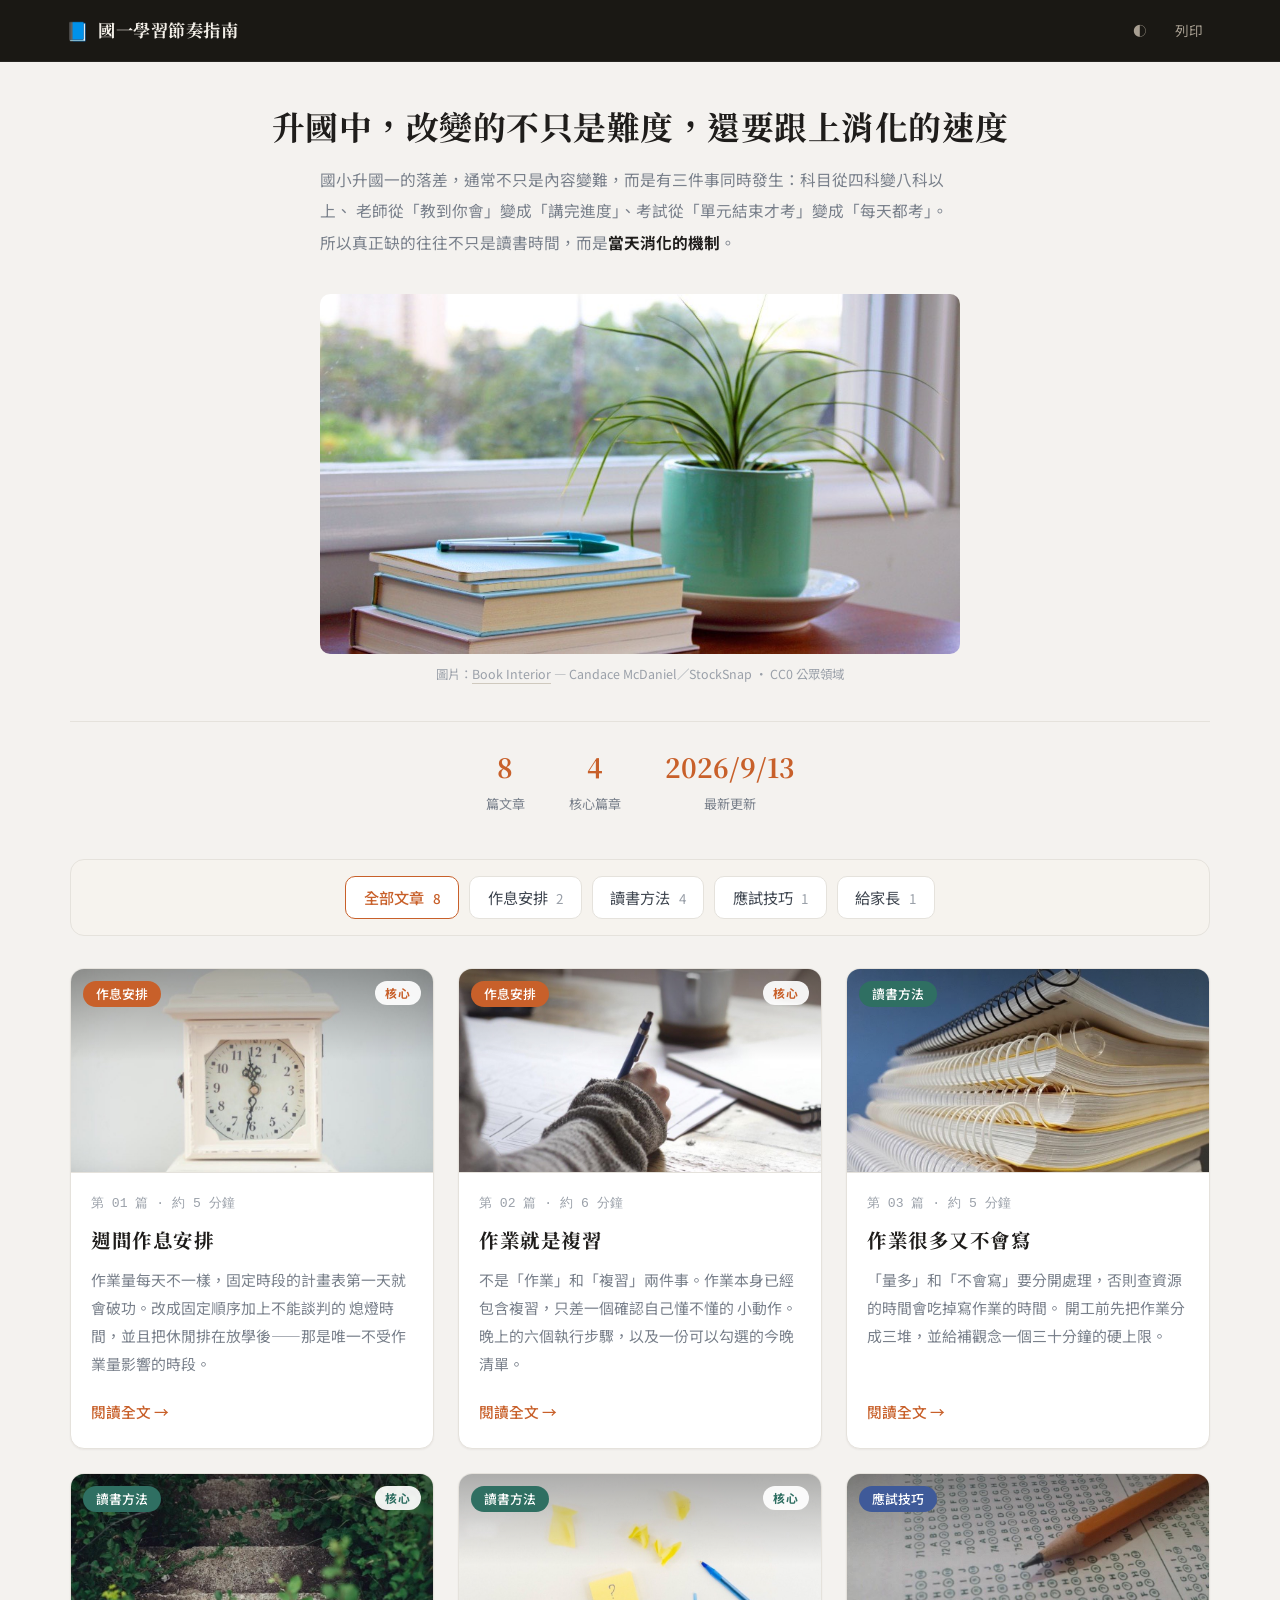
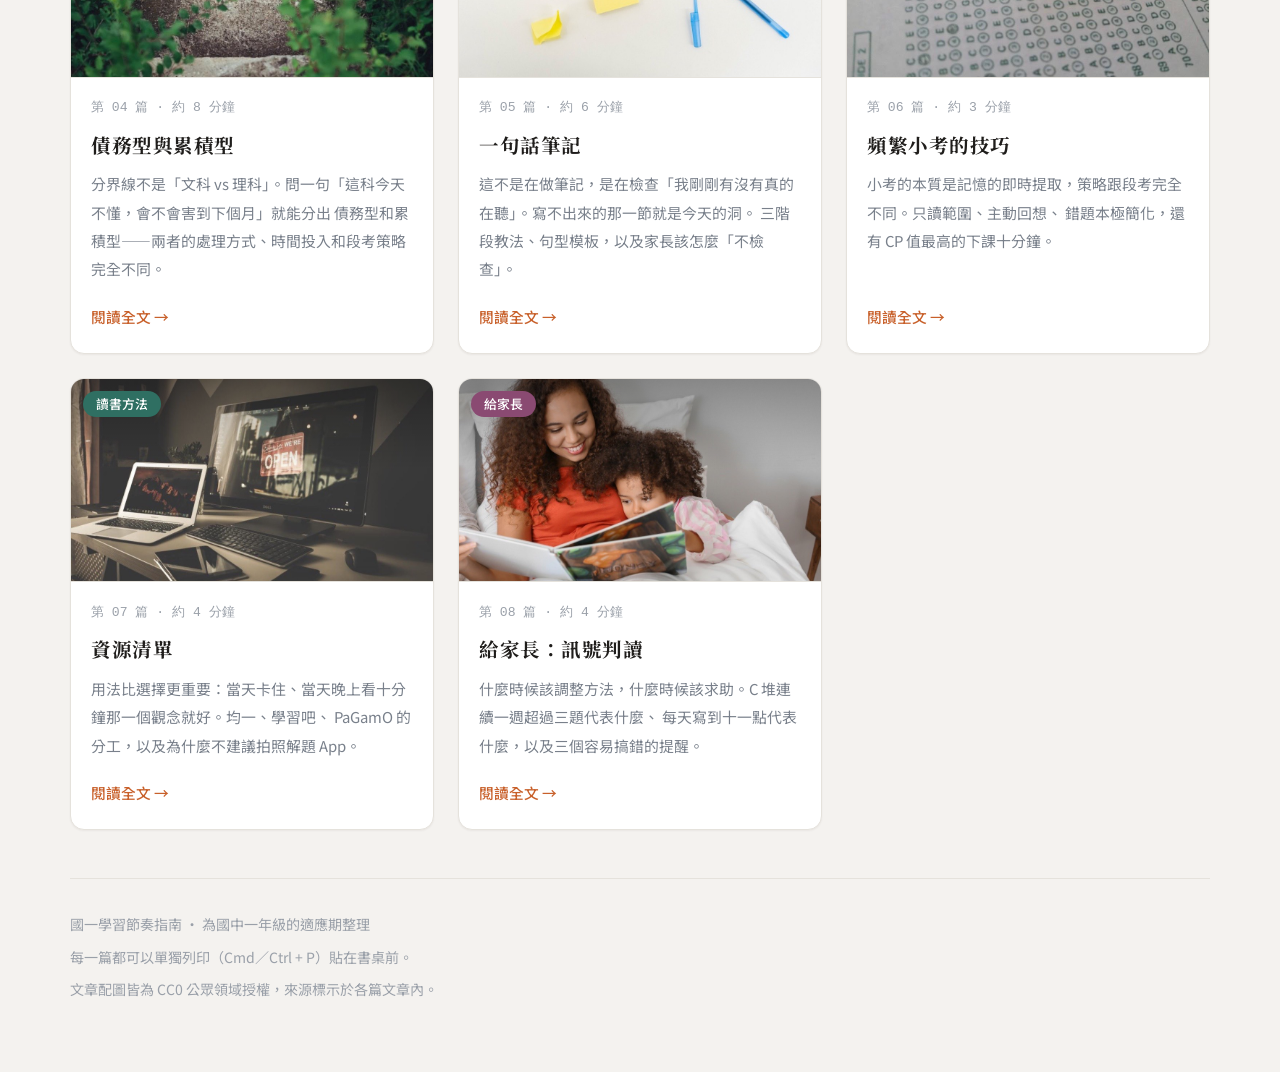
==== docs/index.html @ 9c240802 "Give the index a hero image and rewrite its opening New headline and standfirst, plus a CC0 photo of" ====
<!doctype html>
<html lang="zh-Hant">
<head>
<meta charset="utf-8">
<meta name="viewport" content="width=device-width, initial-scale=1">
<title>國一學習節奏指南</title>
<meta name="description" content="給國中一年級的作息安排、作業與複習順序、債務型與累積型科目的區辨，以及一句話筆記的用法。">
<meta name="color-scheme" content="light dark">
<link rel="icon" href="data:image/svg+xml,<svg xmlns='http://www.w3.org/2000/svg' viewBox='0 0 100 100'><text y='.9em' font-size='90'>📘</text></svg>">
<link rel="preconnect" href="https://fonts.googleapis.com">
<link rel="preconnect" href="https://fonts.gstatic.com" crossorigin>
<link href="https://fonts.googleapis.com/css2?family=Noto+Sans+TC:wght@400;500;700&family=Noto+Serif+TC:wght@700&display=swap" rel="stylesheet">
<link rel="stylesheet" href="assets/styles.css">
</head>
<body class="index">

<header class="site-header">
  <div class="site-header-inner" style="max-width:1180px;">
    <a class="brand" href="./">
      <span class="mark">📘</span>
      <span class="name">國一學習節奏指南</span>
    </a>
    <div class="header-actions">
      <button class="header-btn" id="themeToggle" type="button" aria-label="切換深淺色">◐</button>
      <button class="header-btn" id="printBtn" type="button">列印</button>
    </div>
  </div>
</header>

<div class="wide" id="top">

  <div class="index-head">
    <h1>升國中，改變的不只是難度，還要跟上消化的速度</h1>
    <p class="standfirst">
      國小升國一的落差，通常不只是內容變難，而是有三件事同時發生：科目從四科變八科以上、
      老師從「教到你會」變成「講完進度」、考試從「單元結束才考」變成「每天都考」。
      所以真正缺的往往不只是讀書時間，而是<strong>當天消化的機制</strong>。
    </p>

    <figure class="index-hero">
      <img src="assets/hero.jpg" alt="窗邊的筆記本與筆，旁邊放著一盆綠色植物" width="960" height="540" fetchpriority="high">
      <p class="figcredit">圖片：<a href="https://stocksnap.io/photo/book-interior-KLXLJSBKJI" target="_blank" rel="noopener">Book Interior</a> — Candace McDaniel／StockSnap · CC0 公眾領域</p>
    </figure>

    <div class="index-stats">
      <div><span class="v">8</span><span class="l">篇文章</span></div>
      <div><span class="v">4</span><span class="l">核心篇章</span></div>
      <div><span class="v">2026/9/13</span><span class="l">最新更新</span></div>
    </div>
  </div>

  <nav class="filters" id="filters" aria-label="分類篩選">
    <button class="filter" type="button" data-cat="all" aria-pressed="true">全部文章 <span class="n">8</span></button>
    <button class="filter" type="button" data-cat="作息安排" aria-pressed="false">作息安排 <span class="n">2</span></button>
    <button class="filter" type="button" data-cat="讀書方法" aria-pressed="false">讀書方法 <span class="n">4</span></button>
    <button class="filter" type="button" data-cat="應試技巧" aria-pressed="false">應試技巧 <span class="n">1</span></button>
    <button class="filter" type="button" data-cat="給家長" aria-pressed="false">給家長 <span class="n">1</span></button>
  </nav>

  <ul class="cards" id="cards">

    <li data-cat="作息安排">
      <a class="card cat-作息安排" href="posts/01-rhythm.html">
        <div class="card-cover">
          <span class="tag">作息安排</span>
          <span class="key-flag">核心</span>
          <img fetchpriority="high" src="assets/covers/01-rhythm.jpg" alt="一只白色座鐘" width="1000" height="563">
        </div>
        <div class="card-body">
          <div class="card-meta">第 01 篇 · 約 5 分鐘</div>
          <h2>週間作息安排</h2>
          <p>
            作業量每天不一樣，固定時段的計畫表第一天就會破功。改成固定順序加上不能談判的
            熄燈時間，並且把休閒排在放學後——那是唯一不受作業量影響的時段。
          </p>
          <span class="more">閱讀全文 →</span>
        </div>
      </a>
    </li>

    <li data-cat="作息安排">
      <a class="card cat-作息安排" href="posts/02-homework.html">
        <div class="card-cover">
          <span class="tag">作息安排</span>
          <span class="key-flag">核心</span>
          <img src="assets/covers/02-homework.jpg" alt="一隻手握著鉛筆在紙上書寫，旁邊放著馬克杯" width="1000" height="563">
        </div>
        <div class="card-body">
          <div class="card-meta">第 02 篇 · 約 6 分鐘</div>
          <h2>作業就是複習</h2>
          <p>
            不是「作業」和「複習」兩件事。作業本身已經包含複習，只差一個確認自己懂不懂的
            小動作。晚上的六個執行步驟，以及一份可以勾選的今晚清單。
          </p>
          <span class="more">閱讀全文 →</span>
        </div>
      </a>
    </li>

    <li data-cat="讀書方法">
      <a class="card cat-讀書方法" href="posts/03-stuck.html">
        <div class="card-cover">
          <span class="tag">讀書方法</span>
          <img src="assets/covers/03-stuck.jpg" alt="一疊線圈筆記本，襯著藍天" width="1000" height="563">
        </div>
        <div class="card-body">
          <div class="card-meta">第 03 篇 · 約 5 分鐘</div>
          <h2>作業很多又不會寫</h2>
          <p>
            「量多」和「不會寫」要分開處理，否則查資源的時間會吃掉寫作業的時間。
            開工前先把作業分成三堆，並給補觀念一個三十分鐘的硬上限。
          </p>
          <span class="more">閱讀全文 →</span>
        </div>
      </a>
    </li>

    <li data-cat="讀書方法">
      <a class="card cat-讀書方法" href="posts/04-types.html">
        <div class="card-cover">
          <span class="tag">讀書方法</span>
          <span class="key-flag">核心</span>
          <img src="assets/covers/04-types.jpg" alt="被綠色植物包圍的石階，一階一階往上" width="1000" height="563">
        </div>
        <div class="card-body">
          <div class="card-meta">第 04 篇 · 約 8 分鐘</div>
          <h2>債務型與累積型</h2>
          <p>
            分界線不是「文科 vs 理科」。問一句「這科今天不懂，會不會害到下個月」就能分出
            債務型和累積型——兩者的處理方式、時間投入和段考策略完全不同。
          </p>
          <span class="more">閱讀全文 →</span>
        </div>
      </a>
    </li>

    <li data-cat="讀書方法">
      <a class="card cat-讀書方法" href="posts/05-onesentence.html">
        <div class="card-cover">
          <span class="tag">讀書方法</span>
          <span class="key-flag">核心</span>
          <img src="assets/covers/05-onesentence.jpg" alt="白色桌面上散落的黃色便利貼和一支原子筆" width="1000" height="563">
        </div>
        <div class="card-body">
          <div class="card-meta">第 05 篇 · 約 6 分鐘</div>
          <h2>一句話筆記</h2>
          <p>
            這不是在做筆記，是在檢查「我剛剛有沒有真的在聽」。寫不出來的那一節就是今天的洞。
            三階段教法、句型模板，以及家長該怎麼「不檢查」。
          </p>
          <span class="more">閱讀全文 →</span>
        </div>
      </a>
    </li>

    <li data-cat="應試技巧">
      <a class="card cat-應試技巧" href="posts/06-quiz.html">
        <div class="card-cover">
          <span class="tag">應試技巧</span>
          <img src="assets/covers/06-quiz.jpg" alt="電腦閱卷答案卡上放著一支鉛筆" width="1000" height="563">
        </div>
        <div class="card-body">
          <div class="card-meta">第 06 篇 · 約 3 分鐘</div>
          <h2>頻繁小考的技巧</h2>
          <p>
            小考的本質是記憶的即時提取，策略跟段考完全不同。只讀範圍、主動回想、
            錯題本極簡化，還有 CP 值最高的下課十分鐘。
          </p>
          <span class="more">閱讀全文 →</span>
        </div>
      </a>
    </li>

    <li data-cat="讀書方法">
      <a class="card cat-讀書方法" href="posts/07-resources.html">
        <div class="card-cover">
          <span class="tag">讀書方法</span>
          <img src="assets/covers/07-resources.jpg" alt="書桌上的筆電、螢幕與鍵盤" width="1000" height="563">
        </div>
        <div class="card-body">
          <div class="card-meta">第 07 篇 · 約 4 分鐘</div>
          <h2>資源清單</h2>
          <p>
            用法比選擇更重要：當天卡住、當天晚上看十分鐘那一個觀念就好。均一、學習吧、
            PaGamO 的分工，以及為什麼不建議拍照解題 App。
          </p>
          <span class="more">閱讀全文 →</span>
        </div>
      </a>
    </li>

    <li data-cat="給家長">
      <a class="card cat-給家長" href="posts/08-signals.html">
        <div class="card-cover">
          <span class="tag">給家長</span>
          <img src="assets/covers/08-signals.jpg" alt="大人和小孩並肩看著一本書" width="1000" height="563">
        </div>
        <div class="card-body">
          <div class="card-meta">第 08 篇 · 約 4 分鐘</div>
          <h2>給家長：訊號判讀</h2>
          <p>
            什麼時候該調整方法，什麼時候該求助。C 堆連續一週超過三題代表什麼、
            每天寫到十一點代表什麼，以及三個容易搞錯的提醒。
          </p>
          <span class="more">閱讀全文 →</span>
        </div>
      </a>
    </li>

  </ul>

  <footer class="site-footer">
    <p>國一學習節奏指南 · 為國中一年級的適應期整理</p>
    <p>每一篇都可以單獨列印（Cmd／Ctrl + P）貼在書桌前。</p>
    <p>文章配圖皆為 CC0 公眾領域授權，來源標示於各篇文章內。</p>
  </footer>
</div>

<button class="to-top" id="toTop" type="button" aria-label="回到頂端">↑</button>

<script src="assets/app.js"></script>
</body>
</html>
---- docs/assets/styles.css ----
/* ── Design tokens ───────────────────────────────────────────
   Layout language follows blog.ichentsai.tw: a dark warm shell,
   one white reading column at 784px, serif headings with a
   terracotta H2, and generous paragraph rhythm.
   ────────────────────────────────────────────────────────── */
:root {
  color-scheme: light;

  --shell: #100e0b;
  --header: #1a1814;
  --header-text: #f3efe8;
  --header-muted: #a89f92;

  --card: #ffffff;
  --card-sunken: #f6f3ee;
  --border: #e5e2dc;
  --border-strong: #cfc9be;

  --heading: #1f1d1b;
  --text: #3f4650;
  --muted: #79808b;
  --faint: #9aa0a9;

  --accent: #c8602a;
  --accent-hover: #a84d21;
  --accent-soft: #fbeee5;

  --debt: #b4451f;
  --debt-soft: #fbe9e0;
  --accum: #2a6394;
  --accum-soft: #e4eef7;

  --column: 784px;
  --radius: 10px;
  --gap: 40px;          /* paragraph rhythm */

  --serif: "Noto Serif TC", "Songti TC", Georgia, serif;
  --sans: "Noto Sans TC", "PingFang TC", "Microsoft JhengHei",
          -apple-system, BlinkMacSystemFont, system-ui, sans-serif;
  --mono: ui-monospace, SFMono-Regular, "SF Mono", Menlo, monospace;
}

@media (prefers-color-scheme: dark) {
  :root:not([data-theme="light"]) {
    color-scheme: dark;
    --card: #1b1917;
    --card-sunken: #231f1c;
    --border: #322d28;
    --border-strong: #4a433b;
    --heading: #f0ece6;
    --text: #c9c3ba;
    --muted: #948c82;
    --faint: #777067;
    --accent: #e08a52;
    --accent-hover: #eda068;
    --accent-soft: #2e1f15;
    --debt: #e28f6b;
    --debt-soft: #38221a;
    --accum: #7db0e0;
    --accum-soft: #17293a;
  }
}

:root[data-theme="dark"] {
  color-scheme: dark;
  --card: #1b1917;
  --card-sunken: #231f1c;
  --border: #322d28;
  --border-strong: #4a433b;
  --heading: #f0ece6;
  --text: #c9c3ba;
  --muted: #948c82;
  --faint: #777067;
  --accent: #e08a52;
  --accent-hover: #eda068;
  --accent-soft: #2e1f15;
  --debt: #e28f6b;
  --debt-soft: #38221a;
  --accum: #7db0e0;
  --accum-soft: #17293a;
}

/* ── Base ────────────────────────────────────────────────── */
* { box-sizing: border-box; }

.sr-only {
  position: absolute;
  width: 1px; height: 1px;
  padding: 0; margin: -1px;
  overflow: hidden;
  clip: rect(0 0 0 0);
  white-space: nowrap;
  border: 0;
}

body {
  margin: 0;
  background: var(--shell);
  color: var(--text);
  font-family: var(--sans);
  font-size: 17px;
  line-height: 2;
  -webkit-font-smoothing: antialiased;
  text-rendering: optimizeLegibility;
}

/* ── Sticky header ───────────────────────────────────────── */
.site-header {
  position: sticky;
  top: 0;
  z-index: 20;
  background: var(--header);
  border-bottom: 1px solid rgba(255, 255, 255, .06);
}

.site-header-inner {
  max-width: var(--column);
  margin: 0 auto;
  height: 61px;
  padding: 0 1rem;
  display: flex;
  align-items: center;
  justify-content: space-between;
  gap: 1rem;
}

.brand {
  display: flex;
  align-items: center;
  gap: .55rem;
  font-family: var(--serif);
  font-size: 1.08rem;
  font-weight: 700;
  letter-spacing: .5px;
  color: var(--header-text);
  text-decoration: none;
  min-width: 0;
}

.brand .mark { font-size: 1.15rem; flex: none; }
.brand .name { overflow: hidden; text-overflow: ellipsis; white-space: nowrap; }

.header-actions { display: flex; align-items: center; gap: .35rem; flex: none; }

.header-btn {
  font: inherit;
  font-size: .85rem;
  font-family: var(--sans);
  color: var(--header-muted);
  background: none;
  border: 0;
  border-radius: 999px;
  padding: .3rem .7rem;
  cursor: pointer;
  text-decoration: none;
  line-height: 1.8;
  transition: color .15s, background .15s;
}

.header-btn:hover { color: var(--header-text); background: rgba(255, 255, 255, .07); }

/* ── Reading column ──────────────────────────────────────── */
.column {
  max-width: var(--column);
  margin: 0 auto;
  background: var(--card);
  padding: 28px 1rem 60px;
  min-height: 100vh;
}

/* ── Article head ────────────────────────────────────────── */
.crumbs {
  display: flex;
  align-items: center;
  gap: .6rem;
  flex-wrap: wrap;
  font-size: .85rem;
  color: var(--muted);
  margin-bottom: 1.1rem;
}

.crumb-pill {
  background: var(--accent);
  color: #fff;
  border-radius: 999px;
  padding: .15rem .85rem;
  font-size: .82rem;
  font-weight: 500;
}

h1 {
  font-family: var(--serif);
  font-size: clamp(1.55rem, 4.2vw, 2.05rem);
  line-height: 1.45;
  font-weight: 700;
  letter-spacing: .5px;
  color: var(--heading);
  margin: 0 0 1.2rem;
}

.standfirst {
  font-size: 1rem;
  color: var(--text);
  margin: 0 0 var(--gap);
  padding-bottom: 1.75rem;
  border-bottom: 1px solid var(--border);
}

/* ── Body rhythm ─────────────────────────────────────────── */
p { margin: 0 0 var(--gap); }

a { color: var(--text); text-decoration: underline; text-underline-offset: 4px; }
a:hover { color: var(--accent-hover); text-decoration-color: var(--accent); }

strong { font-weight: 700; color: var(--heading); }

ul, ol { margin: 0 0 var(--gap); padding-left: 1.5rem; }
li { margin-bottom: .75rem; }
li > ul, li > ol { margin: .75rem 0 0; }
li:last-child { margin-bottom: 0; }

section { scroll-margin-top: 76px; margin-bottom: 4.5rem; }

h2 {
  font-family: var(--serif);
  font-size: 1.3rem;
  line-height: 1.7;
  font-weight: 700;
  color: var(--accent);
  margin: 2.15rem 0 .55rem;
  display: flex;
  align-items: baseline;
  gap: .55rem;
  flex-wrap: wrap;
}

section:first-of-type h2 { margin-top: 0; }

h2 .num {
  font-family: var(--mono);
  font-size: .78rem;
  color: var(--faint);
  font-weight: 500;
  letter-spacing: .04em;
}

h3 {
  font-family: var(--sans);
  font-size: 1.12rem;
  line-height: 1.65;
  font-weight: 700;
  color: var(--heading);
  margin: 2.4rem 0 .6rem;
}

.section-note {
  color: var(--muted);
  font-size: .92rem;
  margin: 0 0 2rem;
  padding-bottom: 1.3rem;
  border-bottom: 1px solid var(--border);
}

/* ── Key badge ───────────────────────────────────────────── */
.key {
  font-size: .7rem;
  font-weight: 700;
  letter-spacing: .08em;
  color: #fff;
  background: var(--accent);
  padding: .1rem .6rem;
  border-radius: 999px;
  white-space: nowrap;
  position: relative;
  top: -.15em;
}

/* ── Callouts ────────────────────────────────────────────── */
.callout {
  background: var(--card-sunken);
  border: 1px solid var(--border);
  border-left: 3px solid var(--accent);
  border-radius: var(--radius);
  padding: 1.2rem 1.35rem;
  margin: 0 0 var(--gap);
}

.callout > :last-child { margin-bottom: 0; }
.callout p { margin-bottom: 1.1rem; }

.callout-title {
  font-weight: 700;
  font-size: .88rem;
  letter-spacing: .03em;
  color: var(--accent);
  margin-bottom: .5rem;
}

.callout.warn { border-left-color: var(--debt); }
.callout.warn .callout-title { color: var(--debt); }

/* A line meant to be said out loud */
.script {
  font-family: var(--serif);
  font-size: 1.14rem;
  line-height: 1.9;
  background: var(--card-sunken);
  border: 1px dashed var(--border-strong);
  border-radius: var(--radius);
  padding: 1.2rem 1.35rem;
  margin: 0 0 var(--gap);
  color: var(--heading);
  text-align: center;
}

/* ── Tables ──────────────────────────────────────────────── */
.table-wrap {
  overflow-x: auto;
  margin: 0 0 var(--gap);
  border: 1px solid var(--border);
  border-radius: var(--radius);
  background: var(--card);
}

table { border-collapse: collapse; width: 100%; font-size: .92rem; line-height: 1.8; }

th, td {
  text-align: left;
  padding: .75rem .95rem;
  border-bottom: 1px solid var(--border);
  vertical-align: top;
}

thead th {
  font-size: .78rem;
  letter-spacing: .05em;
  color: var(--muted);
  font-weight: 700;
  background: var(--card-sunken);
  white-space: nowrap;
}

tbody tr:last-child td { border-bottom: none; }
td.when { white-space: nowrap; font-family: var(--mono); font-size: .86rem; color: var(--muted); }
td small { color: var(--faint); }

/* ── Debt vs accumulation cards ──────────────────────────── */
.type-grid {
  display: grid;
  grid-template-columns: repeat(auto-fit, minmax(17rem, 1fr));
  gap: 1rem;
  margin: 0 0 var(--gap);
}

.type-card {
  border: 1px solid var(--border);
  border-radius: var(--radius);
  padding: 1.3rem 1.4rem;
  background: var(--card);
}

.type-card h4 {
  font-family: var(--serif);
  margin: 0 0 .25rem;
  font-size: 1.12rem;
  font-weight: 700;
  letter-spacing: .5px;
}

.type-card .tagline {
  font-size: .88rem;
  line-height: 1.8;
  color: var(--muted);
  margin: 0 0 1.1rem;
  padding-bottom: .95rem;
  border-bottom: 1px solid var(--border);
}

.type-card dl { margin: 0; font-size: .9rem; }

.type-card dt {
  font-size: .74rem;
  letter-spacing: .07em;
  color: var(--faint);
  font-weight: 700;
  margin-top: 1rem;
  line-height: 1.6;
}

.type-card dt:first-child { margin-top: 0; }
.type-card dd { margin: .1rem 0 0; line-height: 1.85; }

.type-card.debt { border-top: 3px solid var(--debt); }
.type-card.debt h4 { color: var(--debt); }
.type-card.accum { border-top: 3px solid var(--accum); }
.type-card.accum h4 { color: var(--accum); }

.pill {
  display: inline-block;
  font-size: .78rem;
  line-height: 1.9;
  padding: .05rem .6rem;
  border-radius: 999px;
  margin: 0 .3rem .35rem 0;
  font-weight: 500;
}

.pill.debt { background: var(--debt-soft); color: var(--debt); }
.pill.accum { background: var(--accum-soft); color: var(--accum); }

/* ── Ordered steps ───────────────────────────────────────── */
.steps { list-style: none; padding: 0; margin: 0 0 var(--gap); counter-reset: step; }

.steps li {
  counter-increment: step;
  position: relative;
  padding: 0 0 1.35rem 2.9rem;
  margin: 0 0 0 .9rem;
  border-left: 1px solid var(--border);
}

.steps li:last-child { border-left-color: transparent; padding-bottom: 0; }

.steps li::before {
  content: counter(step);
  position: absolute;
  left: -.9rem;
  top: .1rem;
  width: 1.8rem;
  height: 1.8rem;
  border-radius: 50%;
  background: var(--accent);
  color: #fff;
  font-size: .82rem;
  font-weight: 700;
  display: grid;
  place-items: center;
  font-family: var(--mono);
}

.steps .step-title { font-weight: 700; color: var(--heading); display: block; line-height: 1.8; }
.steps .step-body { color: var(--muted); font-size: .94rem; line-height: 1.85; }
.steps .step-body strong { color: var(--heading); }

/* ── Tonight checklist ───────────────────────────────────── */
.checklist {
  border: 1px solid var(--border);
  border-radius: var(--radius);
  background: var(--card-sunken);
  padding: 1.3rem 1.4rem;
  margin: 0 0 var(--gap);
}

.checklist-head {
  display: flex;
  justify-content: space-between;
  align-items: baseline;
  gap: 1rem;
  flex-wrap: wrap;
}

.checklist h3 { margin: 0; font-size: 1.05rem; }

.checklist-sub {
  font-size: .86rem;
  color: var(--muted);
  margin: .2rem 0 1rem;
  padding-bottom: .95rem;
  border-bottom: 1px solid var(--border);
}

.checklist ul { list-style: none; padding: 0; margin: 0; }
.checklist li { margin: 0; }

.checklist label {
  display: flex;
  gap: .75rem;
  align-items: flex-start;
  padding: .5rem .55rem;
  border-radius: var(--radius);
  cursor: pointer;
  font-size: .94rem;
  line-height: 1.75;
  transition: background .12s;
}

.checklist label:hover { background: var(--card); }

.checklist input[type="checkbox"] {
  margin: .55rem 0 0;
  width: 1.05rem;
  height: 1.05rem;
  accent-color: var(--accent);
  flex: none;
  cursor: pointer;
}

.checklist input:checked + .task { color: var(--faint); text-decoration: line-through; }
.checklist .task small { display: block; color: var(--faint); font-size: .82rem; text-decoration: none; line-height: 1.6; }

.btn {
  font: inherit;
  font-family: var(--sans);
  font-size: .82rem;
  color: var(--muted);
  background: var(--card);
  border: 1px solid var(--border);
  border-radius: 999px;
  padding: .22rem .9rem;
  cursor: pointer;
  line-height: 1.8;
  transition: color .12s, border-color .12s;
}

.btn:hover { color: var(--accent); border-color: var(--accent); }

/* ── Footer ──────────────────────────────────────────────── */
.site-footer {
  border-top: 1px solid var(--border);
  margin-top: 3rem;
  padding-top: 2rem;
  font-size: .88rem;
  color: var(--faint);
  line-height: 1.9;
}

.site-footer p { margin: 0 0 .35rem; }

/* ── Back to top ─────────────────────────────────────────── */
.to-top {
  position: fixed;
  right: 1.25rem;
  bottom: 1.25rem;
  z-index: 15;
  width: 2.9rem;
  height: 2.9rem;
  border-radius: 50%;
  border: 1px solid var(--border);
  background: var(--card);
  color: var(--muted);
  font-size: 1.1rem;
  cursor: pointer;
  display: grid;
  place-items: center;
  box-shadow: 0 2px 12px rgba(0, 0, 0, .18);
  opacity: 0;
  visibility: hidden;
  transform: translateY(.5rem);
  transition: opacity .2s, transform .2s, visibility .2s, color .15s, border-color .15s;
}

.to-top.is-visible { opacity: 1; visibility: visible; transform: none; }
.to-top:hover { color: var(--accent); border-color: var(--accent); }

/* ── Responsive ──────────────────────────────────────────── */
@media (max-width: 48rem) {
  body { font-size: 16.5px; }
  :root { --gap: 32px; }
  .column { padding: 24px 1rem 56px; }
}

@media (max-width: 26rem) {
  body { font-size: 16px; }
  .brand .name { font-size: .95rem; }
  .header-btn { padding: .3rem .5rem; }
}

/* ── Print ───────────────────────────────────────────────── */
@media print {
  :root {
    --shell: #fff; --card: #fff; --card-sunken: #f7f6f4;
    --text: #000; --heading: #000; --muted: #444; --faint: #666;
    --gap: 14px;
  }
  body { background: #fff; font-size: 10.5pt; line-height: 1.75; }
  .site-header, .to-top, .btn, .header-actions { display: none !important; }
  .column { max-width: none; padding: 0; min-height: 0; }
  section { margin-bottom: 1.6rem; page-break-inside: avoid; }
  h1 { font-size: 1.5rem; }
  h2 { font-size: 1.15rem; margin-top: 1.2rem; }
  h3 { font-size: 1rem; margin-top: 1rem; }
  .standfirst { margin-bottom: 1.2rem; padding-bottom: 1rem; }
  .type-grid { display: block; }
  .type-card { page-break-inside: avoid; margin-bottom: .8rem; }
  .callout, .script, .checklist, .table-wrap, .steps li { page-break-inside: avoid; }
  a { color: #000; text-decoration: none; }
}

/* ══════════════════════════════════════════════════════════
   Index page — a card grid of articles, one card per chapter
   ══════════════════════════════════════════════════════════ */

body.index { background: var(--index-bg); }

:root { --index-bg: #f4f2ef; --card-shadow: 0 1px 2px rgba(31, 29, 27, .05); }

@media (prefers-color-scheme: dark) {
  :root:not([data-theme="light"]) { --index-bg: #131110; --card-shadow: 0 1px 3px rgba(0, 0, 0, .4); }
}
:root[data-theme="dark"] { --index-bg: #131110; --card-shadow: 0 1px 3px rgba(0, 0, 0, .4); }

.wide {
  max-width: 1180px;
  margin: 0 auto;
  padding: 2.5rem 1.25rem 4rem;
}

/* ── Index masthead ──────────────────────────────────────── */
.index-head { text-align: center; margin-bottom: 2.5rem; }

.index-head h1 {
  margin: 0 auto .9rem;
  text-wrap: balance;
}

.index-head .standfirst {
  border: 0;
  padding: 0;
  margin: 0 auto;
  max-width: 40rem;
  text-align: left;
  color: var(--muted);
  font-size: .98rem;
}

.index-stats {
  display: flex;
  justify-content: center;
  gap: 2.75rem;
  flex-wrap: wrap;
  margin: 2.25rem 0 0;
  padding-top: 1.75rem;
  border-top: 1px solid var(--border);
}

.index-stats div { text-align: center; }

.index-stats .v {
  display: block;
  font-family: var(--serif);
  font-size: 1.65rem;
  font-weight: 700;
  color: var(--accent);
  line-height: 1.3;
}

.index-stats .l { font-size: .82rem; color: var(--muted); }

/* ── Category filter ─────────────────────────────────────── */
.filters {
  background: var(--card-sunken);
  border: 1px solid var(--border);
  border-radius: 14px;
  padding: 1rem;
  margin-bottom: 2rem;
  display: flex;
  flex-wrap: wrap;
  gap: .6rem;
  justify-content: center;
}

.filter {
  font: inherit;
  font-family: var(--sans);
  font-size: .95rem;
  line-height: 1.8;
  color: var(--text);
  background: var(--card);
  border: 1px solid var(--border);
  border-radius: var(--radius);
  padding: .45rem 1.1rem;
  cursor: pointer;
  display: inline-flex;
  align-items: baseline;
  gap: .55rem;
  transition: color .15s, border-color .15s;
}

.filter .n { font-size: .84rem; color: var(--faint); }
.filter:hover { border-color: var(--accent); color: var(--accent); }

.filter[aria-pressed="true"] {
  border-color: var(--accent);
  color: var(--accent);
  font-weight: 500;
}

.filter[aria-pressed="true"] .n { color: var(--accent); }

/* ── Card grid ───────────────────────────────────────────── */
.cards {
  list-style: none;
  margin: 0;
  padding: 0;
  display: grid;
  grid-template-columns: repeat(auto-fill, minmax(20rem, 1fr));
  gap: 1.5rem;
}

.cards li { margin: 0; }

.card {
  display: flex;
  flex-direction: column;
  height: 100%;
  background: var(--card);
  border: 1px solid var(--border);
  border-radius: 14px;
  overflow: hidden;
  text-decoration: none;
  color: var(--text);
  box-shadow: var(--card-shadow);
  transition: border-color .18s, transform .18s, box-shadow .18s;
}

.card:hover {
  border-color: var(--accent);
  transform: translateY(-2px);
  box-shadow: 0 6px 20px rgba(31, 29, 27, .09);
}

/* Cover: no stock photography, just the chapter number on its own field */
.card-cover {
  position: relative;
  aspect-ratio: 16 / 9;
  display: grid;
  place-items: center;
  background: var(--tint);
  border-bottom: 1px solid var(--border);
  overflow: hidden;
}

.card-cover img {
  width: 100%;
  height: 100%;
  object-fit: cover;
  display: block;
}

/* Scrim so the overlaid pills stay legible on any photo */
.card-cover::after {
  content: "";
  position: absolute;
  inset: 0 0 55% 0;
  background: linear-gradient(rgba(0, 0, 0, .3), transparent);
  pointer-events: none;
}

.card:hover .card-cover img { transform: scale(1.02); }
.card-cover img { transition: transform .3s ease; }

.card-cover .tag {
  position: absolute;
  top: .75rem;
  left: .75rem;
  z-index: 2;
  background: var(--hue);
  color: #fff;
  font-size: .8rem;
  font-weight: 500;
  line-height: 1.9;
  padding: .05rem .8rem;
  border-radius: 999px;
}

.card-cover .key-flag {
  position: absolute;
  top: .75rem;
  right: .75rem;
  z-index: 2;
  background: rgba(255, 255, 255, .92);
  color: var(--hue);
  font-size: .74rem;
  font-weight: 700;
  letter-spacing: .06em;
  line-height: 1.9;
  padding: .05rem .65rem;
  border-radius: 999px;
}

.card-body { padding: 1.1rem 1.25rem 1.35rem; display: flex; flex-direction: column; flex: 1; }

.card-meta {
  font-size: .82rem;
  color: var(--faint);
  font-family: var(--mono);
  margin-bottom: .5rem;
}

.card h2 {
  font-family: var(--serif);
  font-size: 1.22rem;
  line-height: 1.6;
  font-weight: 700;
  color: var(--heading);
  margin: 0 0 .6rem;
  display: block;
  letter-spacing: .5px;
}

.card p {
  font-size: .93rem;
  line-height: 1.9;
  color: var(--muted);
  margin: 0 0 1.15rem;
}

.card .more {
  margin-top: auto;
  color: var(--accent);
  font-size: .92rem;
  font-weight: 500;
}

.card:hover .more { color: var(--accent-hover); }

/* Category hues */
.cat-作息安排 { --hue: #c8602a; --tint: #f9ece2; }
.cat-讀書方法 { --hue: #2f6f62; --tint: #e3efec; }
.cat-應試技巧 { --hue: #3f5a99; --tint: #e5eaf5; }
.cat-給家長  { --hue: #8a4a72; --tint: #f3e7ef; }

@media (prefers-color-scheme: dark) {
  :root:not([data-theme="light"]) .cat-作息安排 { --hue: #e08a52; --tint: #2c1e16; }
  :root:not([data-theme="light"]) .cat-讀書方法 { --hue: #6fbdab; --tint: #162b26; }
  :root:not([data-theme="light"]) .cat-應試技巧 { --hue: #87a3dd; --tint: #1a2033; }
  :root:not([data-theme="light"]) .cat-給家長  { --hue: #c98bb4; --tint: #2b1a26; }
}

:root[data-theme="dark"] .cat-作息安排 { --hue: #e08a52; --tint: #2c1e16; }
:root[data-theme="dark"] .cat-讀書方法 { --hue: #6fbdab; --tint: #162b26; }
:root[data-theme="dark"] .cat-應試技巧 { --hue: #87a3dd; --tint: #1a2033; }
:root[data-theme="dark"] .cat-給家長  { --hue: #c98bb4; --tint: #2b1a26; }

.cards li[hidden] { display: none; }

/* ── Post breadcrumbs & prev/next ────────────────────────── */
.crumb-home { color: var(--muted); text-decoration: none; }
.crumb-home:hover { color: var(--accent); }
.crumb-sep { color: var(--faint); }
.crumb-num { color: var(--muted); font-size: .85rem; }

.post-nav {
  display: grid;
  grid-template-columns: 1fr 1fr;
  gap: 1rem;
  margin-top: 1rem;
}

.post-nav-link {
  display: flex;
  flex-direction: column;
  gap: .2rem;
  border: 1px solid var(--border);
  border-radius: var(--radius);
  padding: .9rem 1.1rem;
  text-decoration: none;
  color: var(--text);
  transition: border-color .15s, color .15s;
}

.post-nav-link:hover { border-color: var(--accent); color: var(--accent); }
.post-nav-link.is-empty { border: 0; }
.post-nav-link .dir { font-size: .8rem; color: var(--faint); line-height: 1.8; }
.post-nav-link .t { font-family: var(--serif); font-weight: 700; line-height: 1.7; }
.post-nav-link.next { text-align: right; }

@media (max-width: 40rem) {
  .post-nav { grid-template-columns: 1fr; }
  .post-nav-link.is-empty { display: none; }
  .index-stats { gap: 1.75rem; }
  .wide { padding: 2rem 1rem 3rem; }
}

@media print {
  body.index { background: #fff; }
  .filters, .post-nav, .index-stats { display: none !important; }
  .cards { display: block; }
  .card { page-break-inside: avoid; margin-bottom: .6rem; box-shadow: none; }
  .card-cover { display: none; }
}

/* ── Article hero image ──────────────────────────────────── */
.hero { margin: 0 0 var(--gap); }

.hero img {
  width: 100%;
  aspect-ratio: 16 / 9;
  object-fit: cover;
  border-radius: var(--radius);
  display: block;
  background: var(--card-sunken);
}

.figcredit {
  font-size: .78rem;
  line-height: 1.8;
  color: var(--faint);
  margin: .55rem 0 0;
}

.figcredit a { color: var(--faint); text-decoration-color: var(--border-strong); }
.figcredit a:hover { color: var(--accent); }

@media print {
  .hero, .card-cover { display: none !important; }
}

/* ── Index hero image ────────────────────────────────────── */
/* Constrained to the text measure and scaled proportionally. */
.index-hero {
  margin: 2.25rem auto 0;
  max-width: 40rem;         /* same measure as .index-head .standfirst */
}

.index-hero img {
  width: 100%;
  height: auto;             /* keep the source aspect ratio */
  display: block;
  border-radius: var(--radius);
  background: var(--card-sunken);
}

@media print {
  .index-hero { display: none !important; }
}

.index-hero .figcredit { text-align: center; }
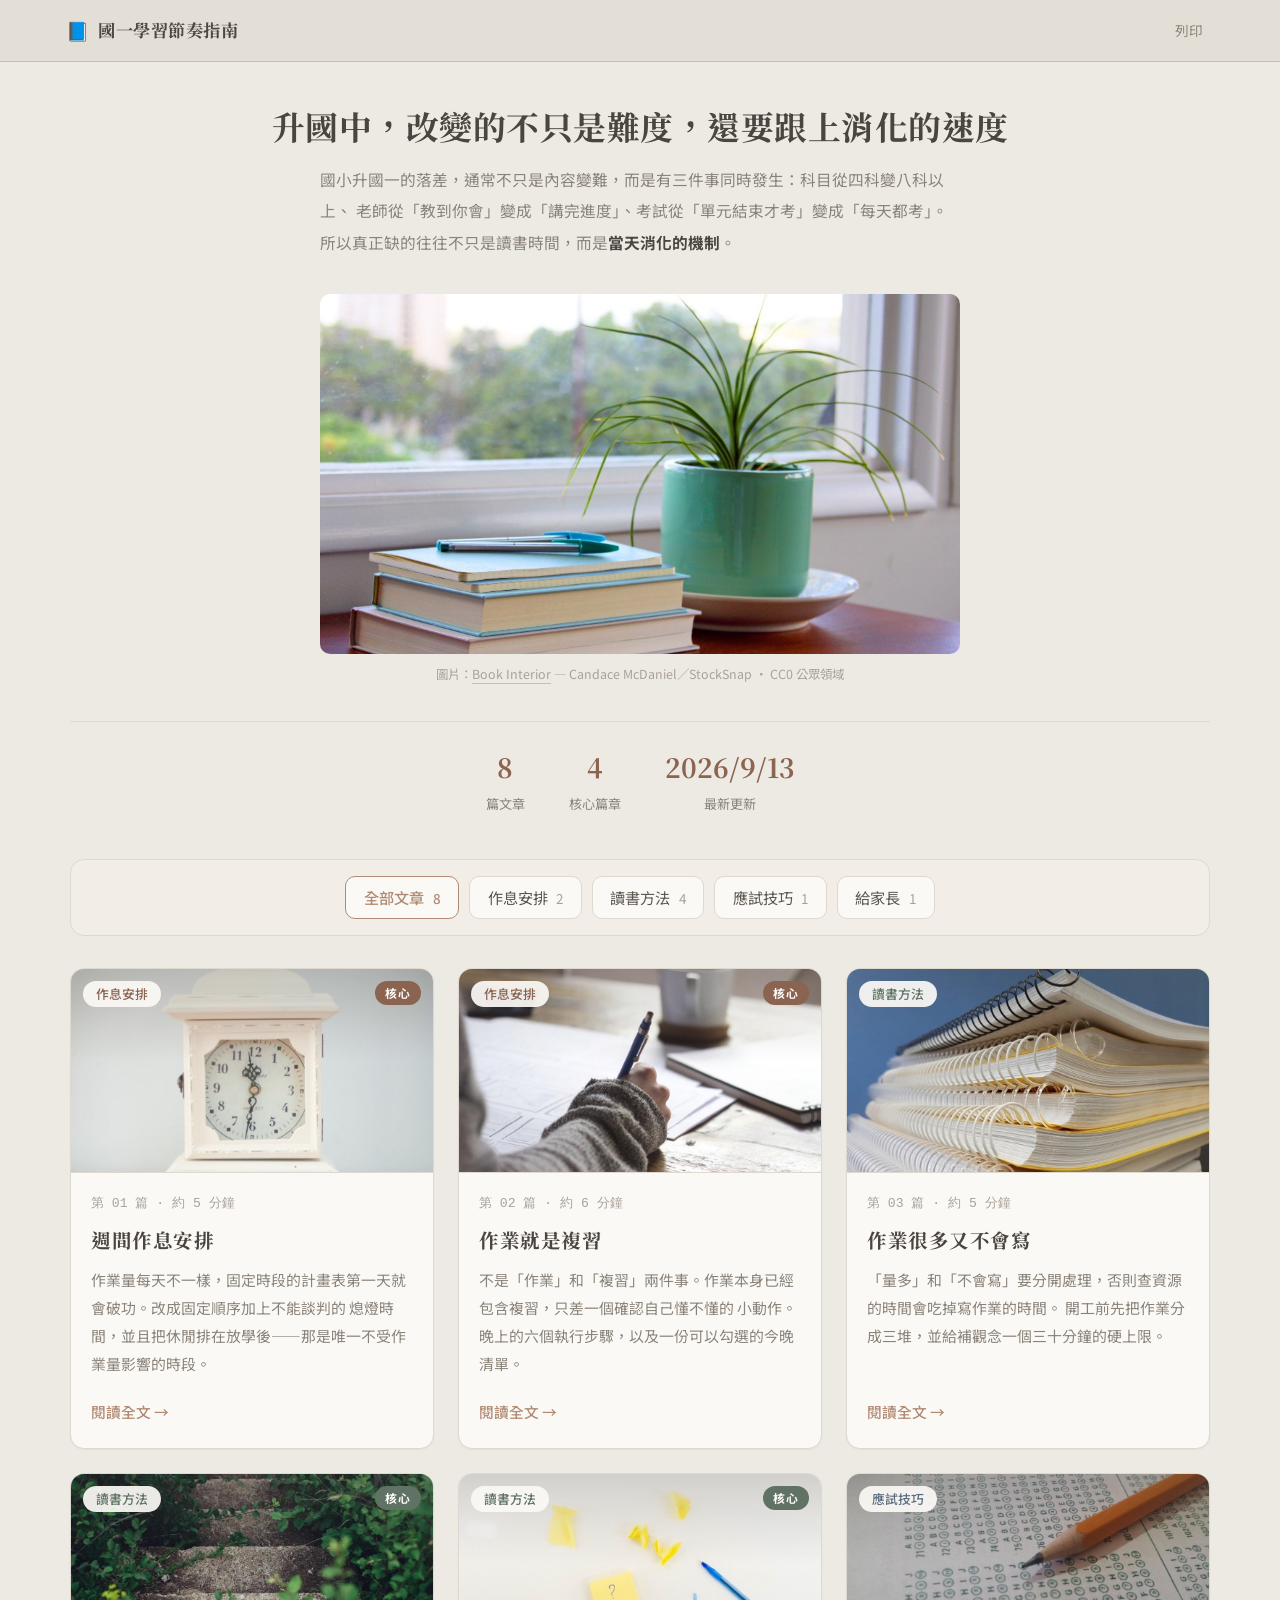
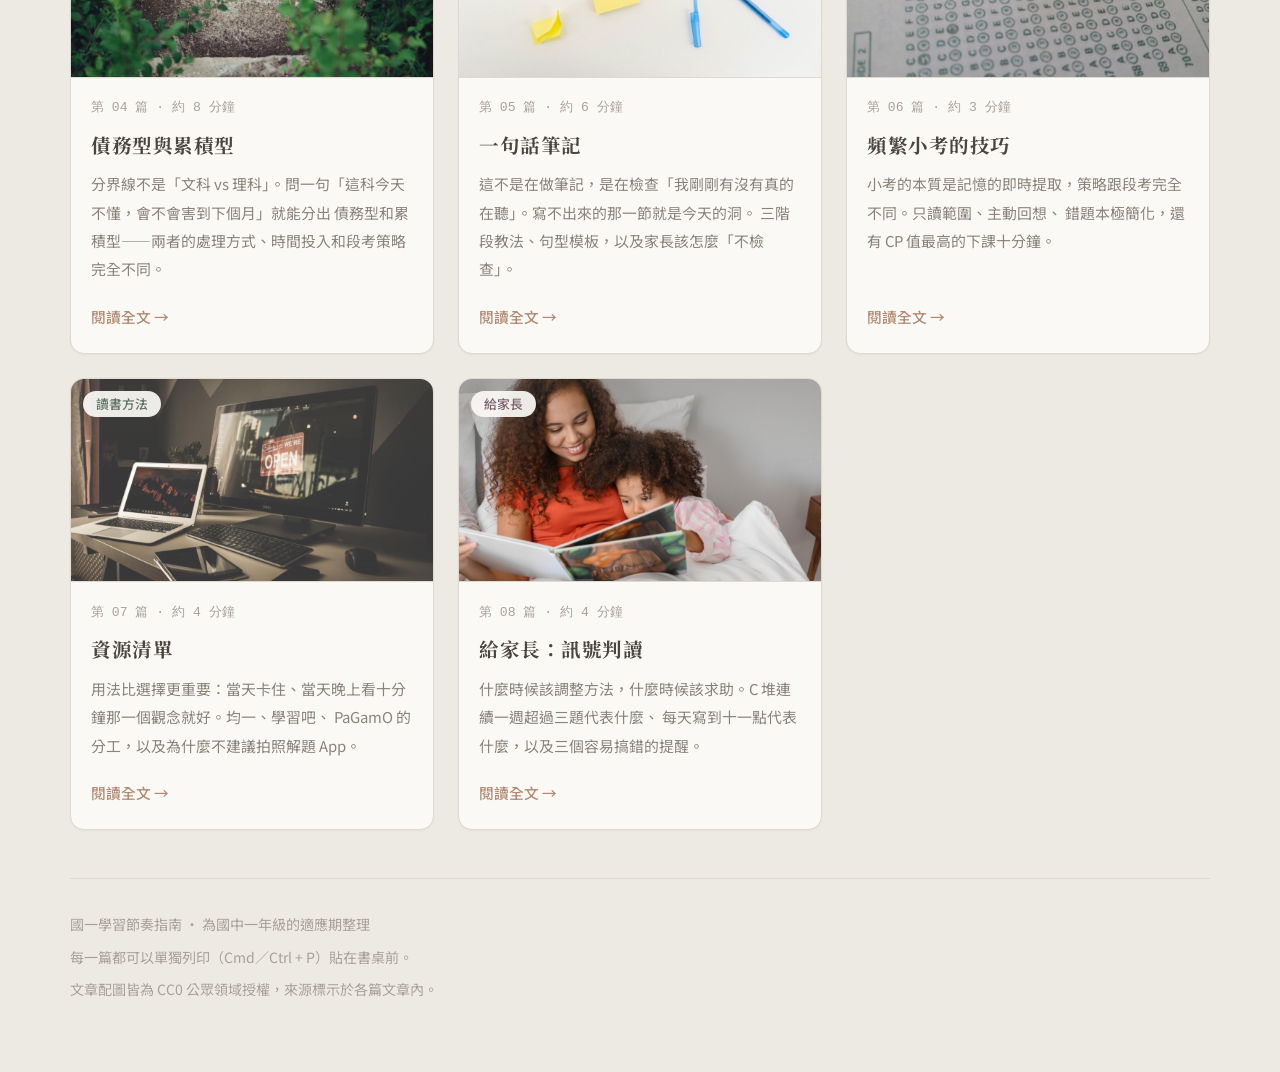
==== commit 6ada5d9a: "Recolour the site with a Morandi palette Replace the dark shell and near-black header with a warm gr" ====
--- a/docs/index.html
+++ b/docs/index.html
@@ -21,7 +21,6 @@
       <span class="name">國一學習節奏指南</span>
     </a>
     <div class="header-actions">
-      <button class="header-btn" id="themeToggle" type="button" aria-label="切換深淺色">◐</button>
       <button class="header-btn" id="printBtn" type="button">列印</button>
     </div>
   </div>
--- a/docs/assets/styles.css
+++ b/docs/assets/styles.css
@@ -1,83 +1,50 @@
 /* ── Design tokens ───────────────────────────────────────────
-   Layout language follows blog.ichentsai.tw: a dark warm shell,
-   one white reading column at 784px, serif headings with a
-   terracotta H2, and generous paragraph rhythm.
+   Morandi palette: low-saturation colours with grey mixed in, so
+   nothing shouts. Layout follows blog.ichentsai.tw — one reading
+   column at 784px, serif headings, generous paragraph rhythm — but
+   on a light greige ground rather than a dark shell.
+
+   Two levels per hue: --x is the soft surface/line colour, --x-deep
+   carries text weight where contrast is needed.
    ────────────────────────────────────────────────────────── */
 :root {
   color-scheme: light;
 
-  --shell: #100e0b;
-  --header: #1a1814;
-  --header-text: #f3efe8;
-  --header-muted: #a89f92;
-
-  --card: #ffffff;
-  --card-sunken: #f6f3ee;
-  --border: #e5e2dc;
-  --border-strong: #cfc9be;
-
-  --heading: #1f1d1b;
-  --text: #3f4650;
-  --muted: #79808b;
-  --faint: #9aa0a9;
-
-  --accent: #c8602a;
-  --accent-hover: #a84d21;
-  --accent-soft: #fbeee5;
-
-  --debt: #b4451f;
-  --debt-soft: #fbe9e0;
-  --accum: #2a6394;
-  --accum-soft: #e4eef7;
+  --shell: #EDEAE4;          /* page ground, warm greige */
+  --header: #E3DED6;         /* header band, a shade deeper */
+  --header-text: #4C4842;
+  --header-muted: #8A837A;
+
+  --card: #FBF9F6;           /* reading column, cards */
+  --card-sunken: #F2EEE7;    /* callouts, filter panel */
+  --border: #DED8CF;
+  --border-strong: #C6BEB2;
+
+  --heading: #4A453E;        /* warm near-black, never pure black */
+  --text: #5C564F;
+  --muted: #8A837A;
+  --faint: #A9A199;
+
+  --accent: #B08A72;         /* muted clay — lines, hovers */
+  --accent-deep: #8C6450;    /* same hue with text-weight contrast */
+  --accent-hover: #79543F;
+  --accent-soft: #EFE5DC;
+
+  --debt: #A97A66;           /* dusty terracotta */
+  --debt-deep: #8A5C49;
+  --debt-soft: #F0E4DE;
+  --accum: #7F93A4;          /* dusty blue */
+  --accum-deep: #5C7186;
+  --accum-soft: #E3E9EE;
 
   --column: 784px;
   --radius: 10px;
-  --gap: 40px;          /* paragraph rhythm */
+  --gap: 40px;               /* paragraph rhythm */
 
   --serif: "Noto Serif TC", "Songti TC", Georgia, serif;
   --sans: "Noto Sans TC", "PingFang TC", "Microsoft JhengHei",
           -apple-system, BlinkMacSystemFont, system-ui, sans-serif;
   --mono: ui-monospace, SFMono-Regular, "SF Mono", Menlo, monospace;
-}
-
-@media (prefers-color-scheme: dark) {
-  :root:not([data-theme="light"]) {
-    color-scheme: dark;
-    --card: #1b1917;
-    --card-sunken: #231f1c;
-    --border: #322d28;
-    --border-strong: #4a433b;
-    --heading: #f0ece6;
-    --text: #c9c3ba;
-    --muted: #948c82;
-    --faint: #777067;
-    --accent: #e08a52;
-    --accent-hover: #eda068;
-    --accent-soft: #2e1f15;
-    --debt: #e28f6b;
-    --debt-soft: #38221a;
-    --accum: #7db0e0;
-    --accum-soft: #17293a;
-  }
-}
-
-:root[data-theme="dark"] {
-  color-scheme: dark;
-  --card: #1b1917;
-  --card-sunken: #231f1c;
-  --border: #322d28;
-  --border-strong: #4a433b;
-  --heading: #f0ece6;
-  --text: #c9c3ba;
-  --muted: #948c82;
-  --faint: #777067;
-  --accent: #e08a52;
-  --accent-hover: #eda068;
-  --accent-soft: #2e1f15;
-  --debt: #e28f6b;
-  --debt-soft: #38221a;
-  --accum: #7db0e0;
-  --accum-soft: #17293a;
 }
 
 /* ── Base ────────────────────────────────────────────────── */
@@ -110,7 +77,7 @@
   top: 0;
   z-index: 20;
   background: var(--header);
-  border-bottom: 1px solid rgba(255, 255, 255, .06);
+  border-bottom: 1px solid var(--border-strong);
 }
 
 .site-header-inner {
@@ -157,7 +124,7 @@
   transition: color .15s, background .15s;
 }
 
-.header-btn:hover { color: var(--header-text); background: rgba(255, 255, 255, .07); }
+.header-btn:hover { color: var(--accent-deep); background: rgba(255, 255, 255, .55); }
 
 /* ── Reading column ──────────────────────────────────────── */
 .column {
@@ -180,7 +147,7 @@
 }
 
 .crumb-pill {
-  background: var(--accent);
+  background: var(--accent-deep);
   color: #fff;
   border-radius: 999px;
   padding: .15rem .85rem;
@@ -226,7 +193,7 @@
   font-size: 1.3rem;
   line-height: 1.7;
   font-weight: 700;
-  color: var(--accent);
+  color: var(--accent-deep);
   margin: 2.15rem 0 .55rem;
   display: flex;
   align-items: baseline;
@@ -267,7 +234,7 @@
   font-weight: 700;
   letter-spacing: .08em;
   color: #fff;
-  background: var(--accent);
+  background: var(--accent-deep);
   padding: .1rem .6rem;
   border-radius: 999px;
   white-space: nowrap;
@@ -292,12 +259,12 @@
   font-weight: 700;
   font-size: .88rem;
   letter-spacing: .03em;
-  color: var(--accent);
+  color: var(--accent-deep);
   margin-bottom: .5rem;
 }
 
 .callout.warn { border-left-color: var(--debt); }
-.callout.warn .callout-title { color: var(--debt); }
+.callout.warn .callout-title { color: var(--debt-deep); }
 
 /* A line meant to be said out loud */
 .script {
@@ -391,9 +358,9 @@
 .type-card dd { margin: .1rem 0 0; line-height: 1.85; }
 
 .type-card.debt { border-top: 3px solid var(--debt); }
-.type-card.debt h4 { color: var(--debt); }
+.type-card.debt h4 { color: var(--debt-deep); }
 .type-card.accum { border-top: 3px solid var(--accum); }
-.type-card.accum h4 { color: var(--accum); }
+.type-card.accum h4 { color: var(--accum-deep); }
 
 .pill {
   display: inline-block;
@@ -405,8 +372,8 @@
   font-weight: 500;
 }
 
-.pill.debt { background: var(--debt-soft); color: var(--debt); }
-.pill.accum { background: var(--accum-soft); color: var(--accum); }
+.pill.debt { background: var(--debt-soft); color: var(--debt-deep); }
+.pill.accum { background: var(--accum-soft); color: var(--accum-deep); }
 
 /* ── Ordered steps ───────────────────────────────────────── */
 .steps { list-style: none; padding: 0; margin: 0 0 var(--gap); counter-reset: step; }
@@ -429,7 +396,7 @@
   width: 1.8rem;
   height: 1.8rem;
   border-radius: 50%;
-  background: var(--accent);
+  background: var(--accent-deep);
   color: #fff;
   font-size: .82rem;
   font-weight: 700;
@@ -542,7 +509,7 @@
   cursor: pointer;
   display: grid;
   place-items: center;
-  box-shadow: 0 2px 12px rgba(0, 0, 0, .18);
+  box-shadow: 0 2px 12px rgba(74, 69, 62, .14);
   opacity: 0;
   visibility: hidden;
   transform: translateY(.5rem);
@@ -569,7 +536,7 @@
 @media print {
   :root {
     --shell: #fff; --card: #fff; --card-sunken: #f7f6f4;
-    --text: #000; --heading: #000; --muted: #444; --faint: #666;
+    --text: #2b2823; --heading: #2b2823; --muted: #555; --faint: #777;
     --gap: 14px;
   }
   body { background: #fff; font-size: 10.5pt; line-height: 1.75; }
@@ -590,14 +557,9 @@
    Index page — a card grid of articles, one card per chapter
    ══════════════════════════════════════════════════════════ */
 
-body.index { background: var(--index-bg); }
-
-:root { --index-bg: #f4f2ef; --card-shadow: 0 1px 2px rgba(31, 29, 27, .05); }
-
-@media (prefers-color-scheme: dark) {
-  :root:not([data-theme="light"]) { --index-bg: #131110; --card-shadow: 0 1px 3px rgba(0, 0, 0, .4); }
-}
-:root[data-theme="dark"] { --index-bg: #131110; --card-shadow: 0 1px 3px rgba(0, 0, 0, .4); }
+body.index { background: var(--shell); }
+
+:root { --card-shadow: 0 1px 2px rgba(74, 69, 62, .05); }
 
 .wide {
   max-width: 1180px;
@@ -640,7 +602,7 @@
   font-family: var(--serif);
   font-size: 1.65rem;
   font-weight: 700;
-  color: var(--accent);
+  color: var(--accent-deep);
   line-height: 1.3;
 }
 
@@ -716,7 +678,7 @@
 .card:hover {
   border-color: var(--accent);
   transform: translateY(-2px);
-  box-shadow: 0 6px 20px rgba(31, 29, 27, .09);
+  box-shadow: 0 6px 20px rgba(74, 69, 62, .08);
 }
 
 /* Cover: no stock photography, just the chapter number on its own field */
@@ -742,7 +704,7 @@
   content: "";
   position: absolute;
   inset: 0 0 55% 0;
-  background: linear-gradient(rgba(0, 0, 0, .3), transparent);
+  background: linear-gradient(rgba(74, 69, 62, .22), transparent);
   pointer-events: none;
 }
 
@@ -754,8 +716,8 @@
   top: .75rem;
   left: .75rem;
   z-index: 2;
-  background: var(--hue);
-  color: #fff;
+  background: rgba(251, 249, 246, .93);
+  color: var(--hue-deep);
   font-size: .8rem;
   font-weight: 500;
   line-height: 1.9;
@@ -768,8 +730,8 @@
   top: .75rem;
   right: .75rem;
   z-index: 2;
-  background: rgba(255, 255, 255, .92);
-  color: var(--hue);
+  background: var(--hue-deep);
+  color: #FBF9F6;
   font-size: .74rem;
   font-weight: 700;
   letter-spacing: .06em;
@@ -814,23 +776,11 @@
 
 .card:hover .more { color: var(--accent-hover); }
 
-/* Category hues */
-.cat-作息安排 { --hue: #c8602a; --tint: #f9ece2; }
-.cat-讀書方法 { --hue: #2f6f62; --tint: #e3efec; }
-.cat-應試技巧 { --hue: #3f5a99; --tint: #e5eaf5; }
-.cat-給家長  { --hue: #8a4a72; --tint: #f3e7ef; }
-
-@media (prefers-color-scheme: dark) {
-  :root:not([data-theme="light"]) .cat-作息安排 { --hue: #e08a52; --tint: #2c1e16; }
-  :root:not([data-theme="light"]) .cat-讀書方法 { --hue: #6fbdab; --tint: #162b26; }
-  :root:not([data-theme="light"]) .cat-應試技巧 { --hue: #87a3dd; --tint: #1a2033; }
-  :root:not([data-theme="light"]) .cat-給家長  { --hue: #c98bb4; --tint: #2b1a26; }
-}
-
-:root[data-theme="dark"] .cat-作息安排 { --hue: #e08a52; --tint: #2c1e16; }
-:root[data-theme="dark"] .cat-讀書方法 { --hue: #6fbdab; --tint: #162b26; }
-:root[data-theme="dark"] .cat-應試技巧 { --hue: #87a3dd; --tint: #1a2033; }
-:root[data-theme="dark"] .cat-給家長  { --hue: #c98bb4; --tint: #2b1a26; }
+/* Category hues — Morandi: dusty, greyed, none of them loud */
+.cat-作息安排 { --hue: #B08A72; --hue-deep: #8A6450; --tint: #EDE3DA; }
+.cat-讀書方法 { --hue: #8C9C8E; --hue-deep: #5F7263; --tint: #E2E8E2; }
+.cat-應試技巧 { --hue: #8795A6; --hue-deep: #5C6D80; --tint: #E2E7ED; }
+.cat-給家長  { --hue: #A8909C; --hue-deep: #7C6270; --tint: #EBE2E6; }
 
 .cards li[hidden] { display: none; }
 
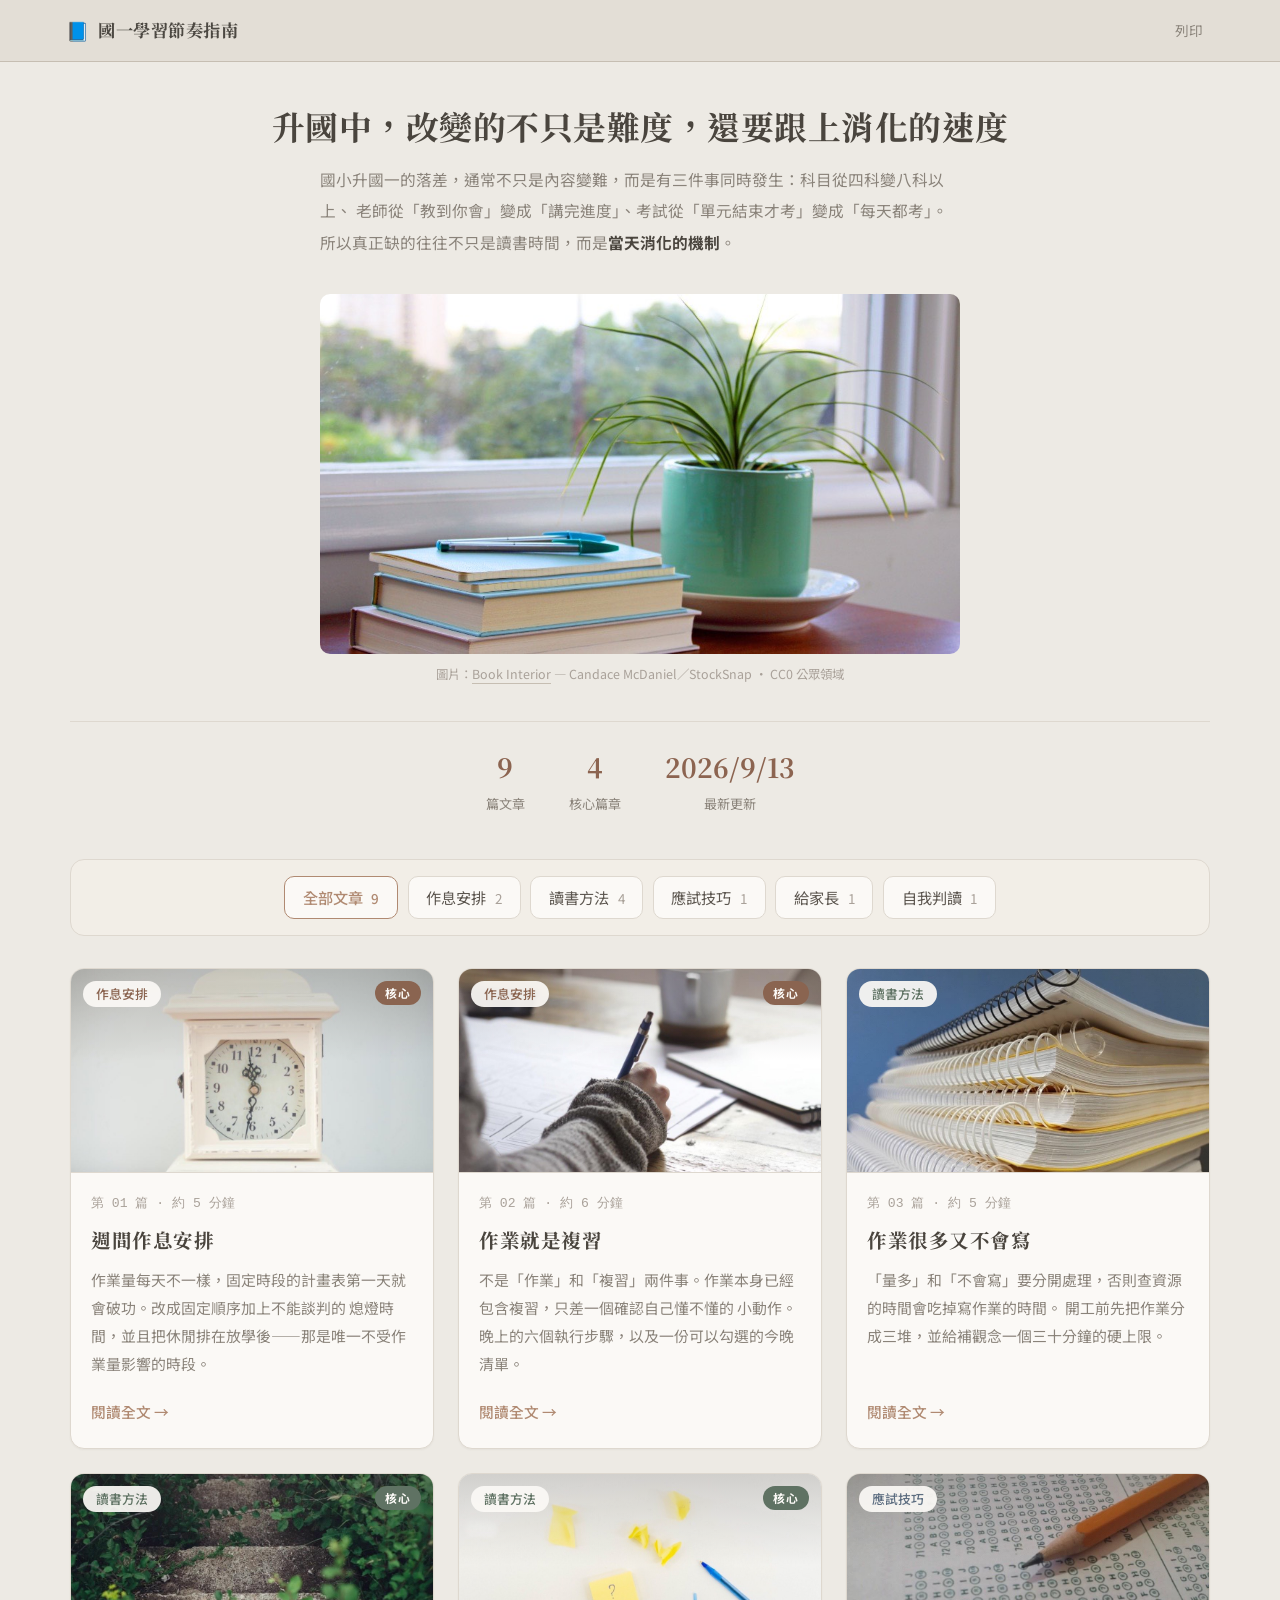
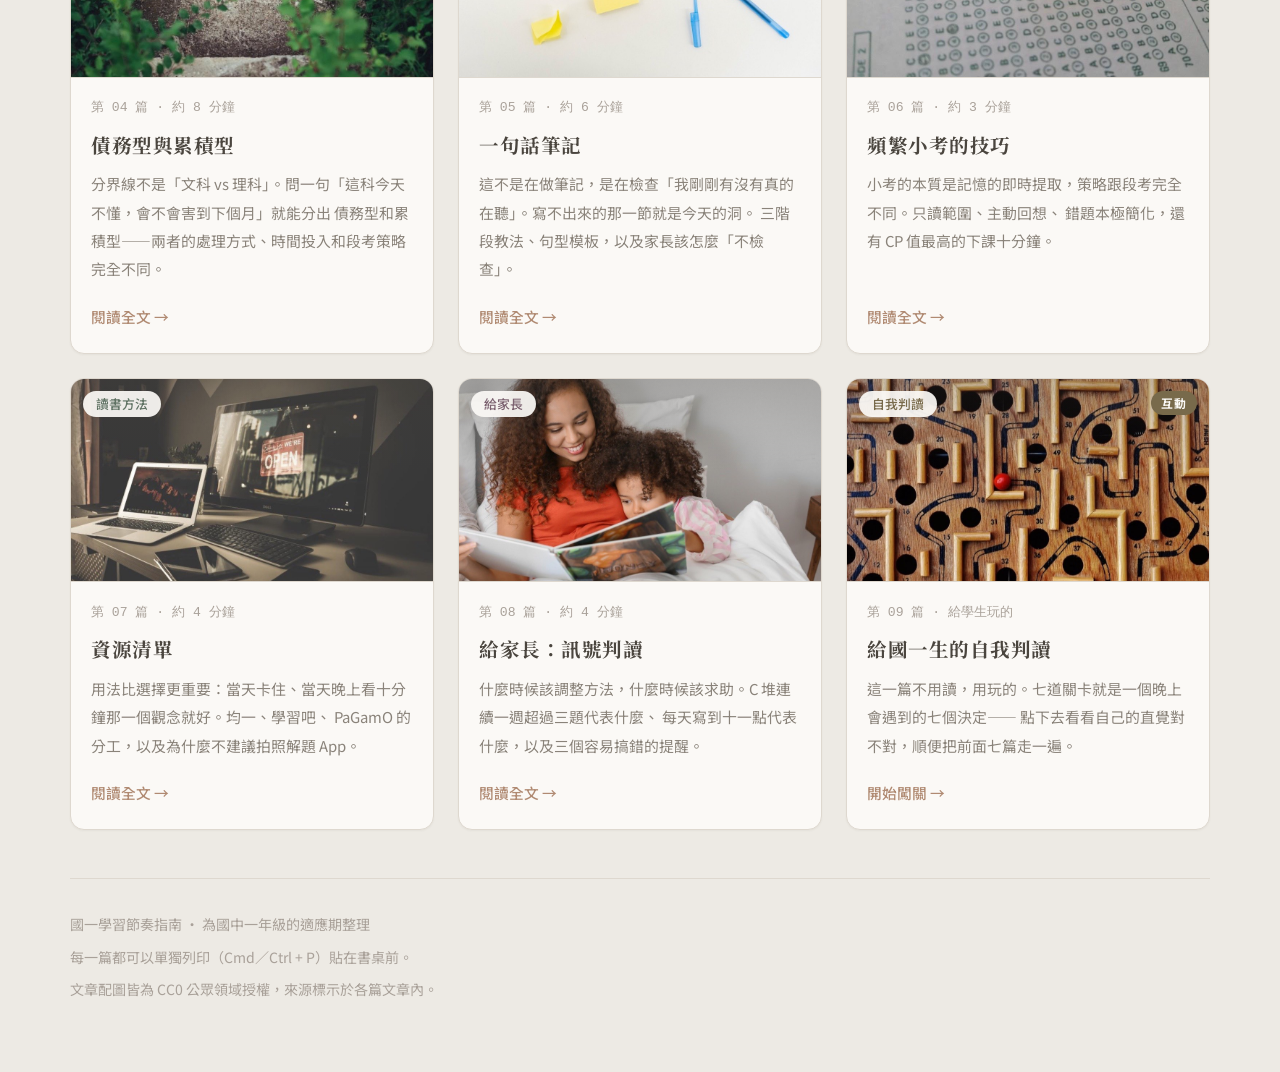
==== commit 4356fbea: "Add a click-through quest as the ninth post Chapters 01–07 are written for a parent. This one is wri" ====
--- a/docs/index.html
+++ b/docs/index.html
@@ -42,18 +42,19 @@
     </figure>
 
     <div class="index-stats">
-      <div><span class="v">8</span><span class="l">篇文章</span></div>
+      <div><span class="v">9</span><span class="l">篇文章</span></div>
       <div><span class="v">4</span><span class="l">核心篇章</span></div>
       <div><span class="v">2026/9/13</span><span class="l">最新更新</span></div>
     </div>
   </div>
 
   <nav class="filters" id="filters" aria-label="分類篩選">
-    <button class="filter" type="button" data-cat="all" aria-pressed="true">全部文章 <span class="n">8</span></button>
+    <button class="filter" type="button" data-cat="all" aria-pressed="true">全部文章 <span class="n">9</span></button>
     <button class="filter" type="button" data-cat="作息安排" aria-pressed="false">作息安排 <span class="n">2</span></button>
     <button class="filter" type="button" data-cat="讀書方法" aria-pressed="false">讀書方法 <span class="n">4</span></button>
     <button class="filter" type="button" data-cat="應試技巧" aria-pressed="false">應試技巧 <span class="n">1</span></button>
     <button class="filter" type="button" data-cat="給家長" aria-pressed="false">給家長 <span class="n">1</span></button>
+    <button class="filter" type="button" data-cat="自我判讀" aria-pressed="false">自我判讀 <span class="n">1</span></button>
   </nav>
 
   <ul class="cards" id="cards">
@@ -202,6 +203,25 @@
             每天寫到十一點代表什麼，以及三個容易搞錯的提醒。
           </p>
           <span class="more">閱讀全文 →</span>
+        </div>
+      </a>
+    </li>
+
+    <li data-cat="自我判讀">
+      <a class="card cat-自我判讀" href="posts/09-quest.html">
+        <div class="card-cover">
+          <span class="tag">自我判讀</span>
+          <span class="key-flag">互動</span>
+          <img src="assets/covers/09-quest.jpg" alt="木製迷宮闖關板，上面有編號路線和一顆走到一半的紅色彈珠" width="1000" height="563">
+        </div>
+        <div class="card-body">
+          <div class="card-meta">第 09 篇 · 給學生玩的</div>
+          <h2>給國一生的自我判讀</h2>
+          <p>
+            這一篇不用讀，用玩的。七道關卡就是一個晚上會遇到的七個決定——
+            點下去看看自己的直覺對不對，順便把前面七篇走一遍。
+          </p>
+          <span class="more">開始闖關 →</span>
         </div>
       </a>
     </li>
--- a/docs/assets/styles.css
+++ b/docs/assets/styles.css
@@ -781,6 +781,7 @@
 .cat-讀書方法 { --hue: #8C9C8E; --hue-deep: #5F7263; --tint: #E2E8E2; }
 .cat-應試技巧 { --hue: #8795A6; --hue-deep: #5C6D80; --tint: #E2E7ED; }
 .cat-給家長  { --hue: #A8909C; --hue-deep: #7C6270; --tint: #EBE2E6; }
+.cat-自我判讀 { --hue: #A59470; --hue-deep: #786A4B; --tint: #EAE5D8; }
 
 .cards li[hidden] { display: none; }
 
@@ -876,3 +877,270 @@
 }
 
 .index-hero .figcredit { text-align: center; }
+
+/* ══════════════════════════════════════════════════════════
+   Quest — the click-through stages in 09
+   Game-shaped, but still inside the Morandi palette.
+   ══════════════════════════════════════════════════════════ */
+
+.quest {
+  background: var(--card-sunken);
+  border: 1px solid var(--border);
+  border-radius: 14px;
+  padding: 1.35rem 1.4rem 1.5rem;
+  margin: 0 0 var(--gap);
+}
+
+/* ── HUD: progress dots + focus meter ────────────────────── */
+.quest-hud {
+  display: flex;
+  align-items: center;
+  justify-content: space-between;
+  gap: 1rem;
+  flex-wrap: wrap;
+  padding-bottom: 1.1rem;
+  margin-bottom: 1.2rem;
+  border-bottom: 1px solid var(--border);
+}
+
+.quest-track { display: flex; gap: .4rem; }
+
+.quest-dot {
+  width: .62rem;
+  height: .62rem;
+  border-radius: 50%;
+  background: var(--border-strong);
+  transition: background .2s, transform .2s;
+}
+
+.quest-dot.is-done { background: var(--accent); }
+.quest-dot.is-now { background: var(--accent-deep); transform: scale(1.35); }
+
+.quest-meter { display: flex; align-items: center; gap: .5rem; font-size: .8rem; }
+.quest-meter-label { color: var(--faint); letter-spacing: .05em; }
+
+.quest-meter-bar {
+  width: 5.5rem;
+  height: .45rem;
+  border-radius: 999px;
+  background: var(--border);
+  overflow: hidden;
+}
+
+.quest-meter-fill {
+  display: block;
+  height: 100%;
+  background: var(--accent);
+  border-radius: 999px;
+  transition: width .35s ease;
+}
+
+.quest-meter-num { font-family: var(--mono); color: var(--muted); min-width: 2ch; }
+
+/* ── Stage ───────────────────────────────────────────────── */
+.quest-head { display: flex; align-items: center; gap: .6rem; margin-bottom: .6rem; }
+.quest-icon { font-size: 1.35rem; line-height: 1; }
+
+.quest-tag {
+  font-size: .82rem;
+  font-weight: 700;
+  letter-spacing: .06em;
+  color: var(--accent-deep);
+}
+
+.quest-scene {
+  font-family: var(--serif);
+  font-size: 1.12rem;
+  line-height: 1.9;
+  color: var(--heading);
+  margin: 0 0 1.2rem;
+}
+
+/* ── Options ─────────────────────────────────────────────── */
+.quest-options { display: grid; gap: .6rem; }
+
+.quest-option {
+  font: inherit;
+  font-family: var(--sans);
+  font-size: .96rem;
+  line-height: 1.75;
+  text-align: left;
+  display: flex;
+  align-items: flex-start;
+  gap: .75rem;
+  width: 100%;
+  padding: .85rem 1rem;
+  background: var(--card);
+  color: var(--text);
+  border: 1px solid var(--border-strong);
+  border-radius: var(--radius);
+  cursor: pointer;
+  transition: border-color .15s, transform .12s, background .15s;
+}
+
+.quest-option:hover:not(:disabled) {
+  border-color: var(--accent);
+  transform: translateX(2px);
+}
+
+.quest-option:disabled { cursor: default; opacity: .72; }
+
+.quest-key {
+  flex: none;
+  width: 1.55rem;
+  height: 1.55rem;
+  border-radius: 50%;
+  display: grid;
+  place-items: center;
+  font-family: var(--mono);
+  font-size: .78rem;
+  font-weight: 700;
+  color: var(--muted);
+  background: var(--card-sunken);
+  border: 1px solid var(--border);
+  margin-top: .18rem;
+}
+
+.quest-option.is-right {
+  border-color: var(--accent-deep);
+  background: var(--accent-soft);
+  opacity: 1;
+}
+
+.quest-option.is-right .quest-key {
+  background: var(--accent-deep);
+  color: var(--card);
+  border-color: var(--accent-deep);
+}
+
+.quest-option.is-wrong { border-color: var(--debt); background: var(--debt-soft); }
+.quest-option.is-wrong .quest-key { color: var(--debt-deep); border-color: var(--debt); }
+
+/* ── Feedback ────────────────────────────────────────────── */
+.quest-feedback {
+  margin-top: 1.1rem;
+  padding: 1.1rem 1.2rem;
+  border-radius: var(--radius);
+  border: 1px solid var(--border);
+  border-left: 3px solid var(--accent-deep);
+  background: var(--card);
+}
+
+.quest-feedback.is-wrong { border-left-color: var(--debt); }
+.quest-feedback p { margin: 0 0 .9rem; font-size: .95rem; line-height: 1.9; }
+.quest-feedback > :last-child { margin-bottom: 0; }
+
+.quest-verdict {
+  font-weight: 700;
+  font-size: .88rem;
+  letter-spacing: .05em;
+  color: var(--accent-deep);
+  margin-bottom: .45rem;
+}
+
+.quest-feedback.is-wrong .quest-verdict { color: var(--debt-deep); }
+.quest-source { font-size: .85rem; color: var(--muted); }
+
+.quest-next {
+  font: inherit;
+  font-family: var(--sans);
+  font-size: .92rem;
+  font-weight: 500;
+  color: var(--card);
+  background: var(--accent-deep);
+  border: 0;
+  border-radius: 999px;
+  padding: .45rem 1.35rem;
+  cursor: pointer;
+  transition: background .15s;
+}
+
+.quest-next:hover { background: var(--accent-hover); }
+
+/* ── Ending ──────────────────────────────────────────────── */
+.quest-end { text-align: center; }
+
+.quest-rank-label {
+  font-size: .78rem;
+  letter-spacing: .14em;
+  color: var(--faint);
+  margin-bottom: .4rem;
+}
+
+.quest-rank {
+  font-family: var(--serif);
+  font-size: 1.75rem;
+  font-weight: 700;
+  color: var(--accent-deep);
+  line-height: 1.5;
+  letter-spacing: .5px;
+}
+
+.quest-rank-say {
+  font-size: .95rem;
+  line-height: 1.9;
+  color: var(--text);
+  max-width: 30em;
+  margin: .5rem auto 0;
+  text-align: left;
+}
+
+.quest-score {
+  display: flex;
+  justify-content: center;
+  gap: 2.5rem;
+  margin: 1.5rem 0;
+  padding: 1.1rem 0;
+  border-top: 1px solid var(--border);
+  border-bottom: 1px solid var(--border);
+}
+
+.quest-score .v {
+  display: block;
+  font-family: var(--serif);
+  font-size: 1.35rem;
+  font-weight: 700;
+  color: var(--accent-deep);
+  line-height: 1.4;
+}
+
+.quest-score .l { font-size: .8rem; color: var(--muted); }
+
+.quest-recap-title { margin: 0 0 .8rem; font-size: 1rem; }
+.quest-recap { list-style: none; margin: 0 0 1.5rem; padding: 0; text-align: left; }
+
+.quest-recap li {
+  display: flex;
+  align-items: baseline;
+  gap: .65rem;
+  flex-wrap: wrap;
+  font-size: .93rem;
+  line-height: 1.85;
+  padding: .55rem 0;
+  border-bottom: 1px solid var(--border);
+  margin: 0;
+}
+
+.quest-recap li:last-child { border-bottom: 0; }
+
+.quest-recap .n {
+  flex: none;
+  font-family: var(--mono);
+  font-size: .74rem;
+  font-weight: 700;
+  color: var(--accent-deep);
+  background: var(--accent-soft);
+  border-radius: 999px;
+  padding: .05rem .5rem;
+}
+
+.quest-recap a { font-size: .85rem; color: var(--muted); white-space: nowrap; }
+
+@media (max-width: 30rem) {
+  .quest { padding: 1.1rem 1rem 1.25rem; }
+  .quest-score { gap: 1.75rem; }
+}
+
+@media print {
+  .quest, .quest-hud { display: none !important; }
+}
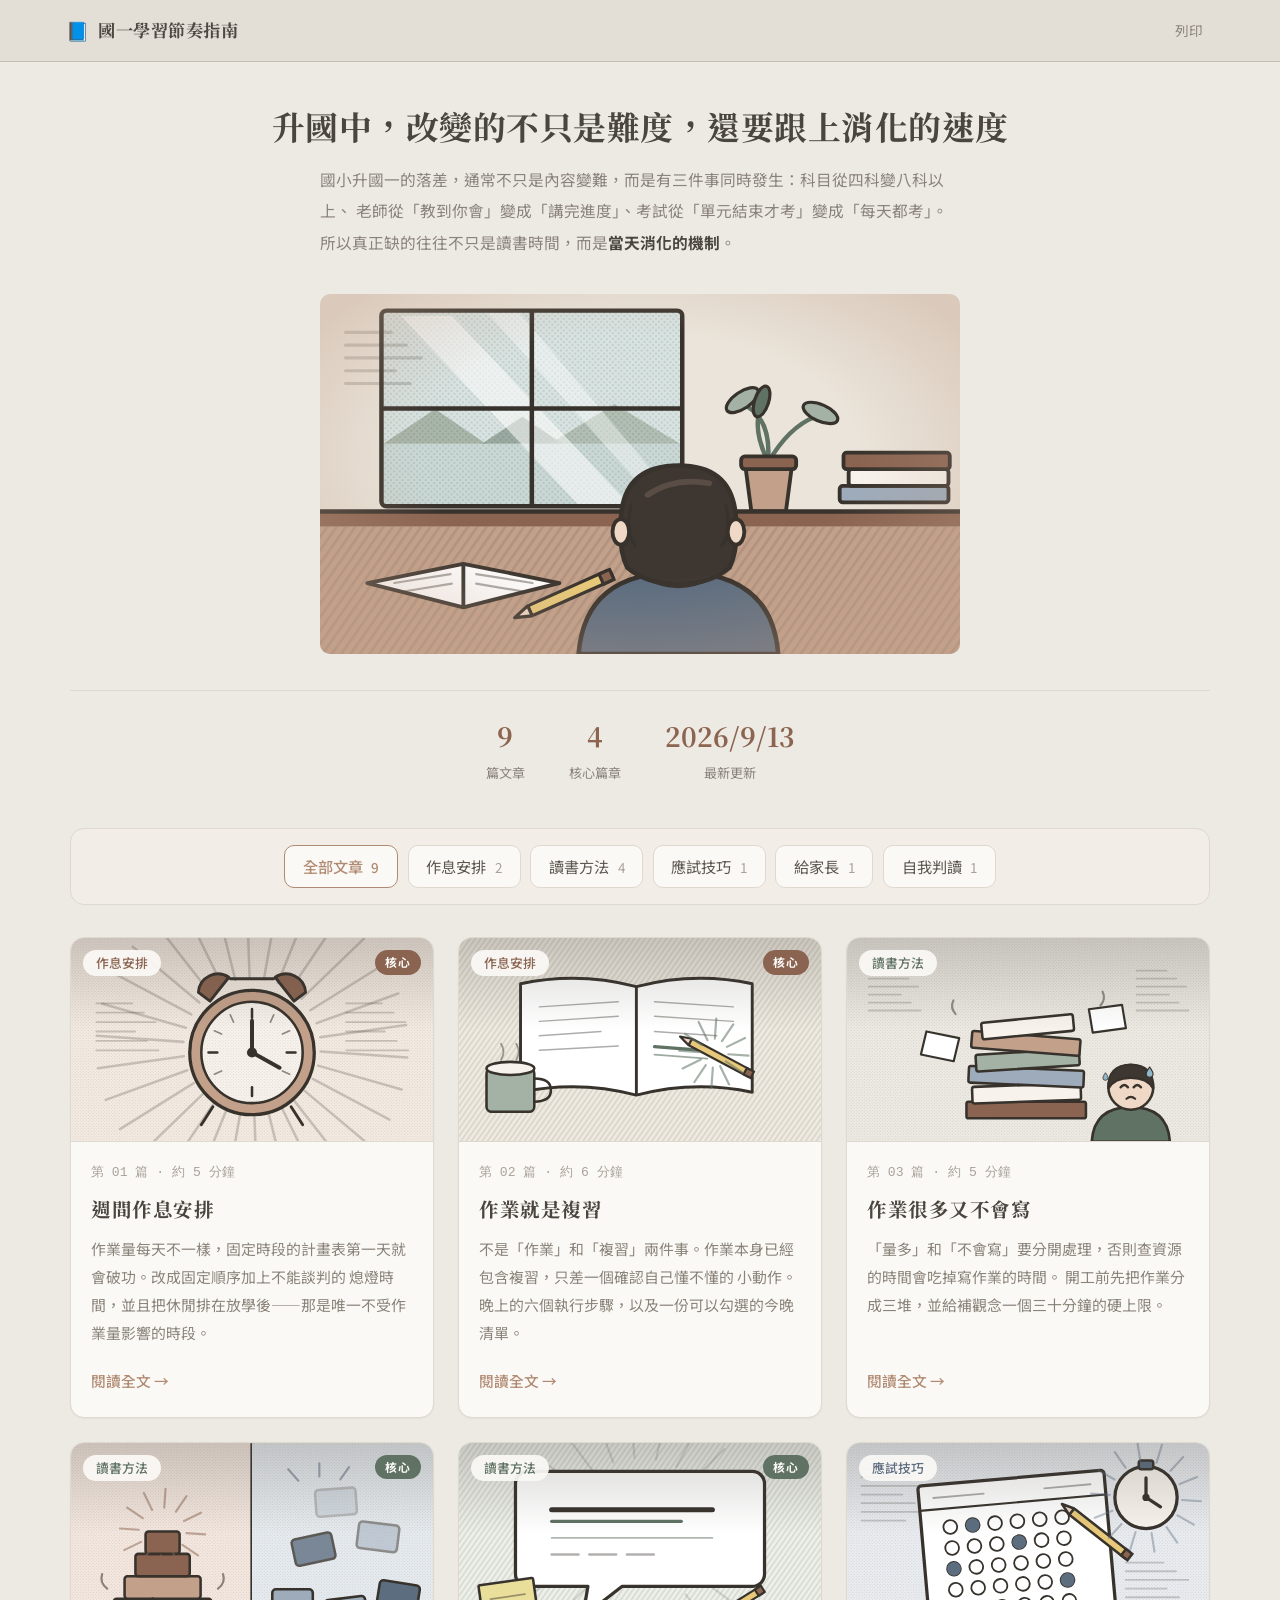
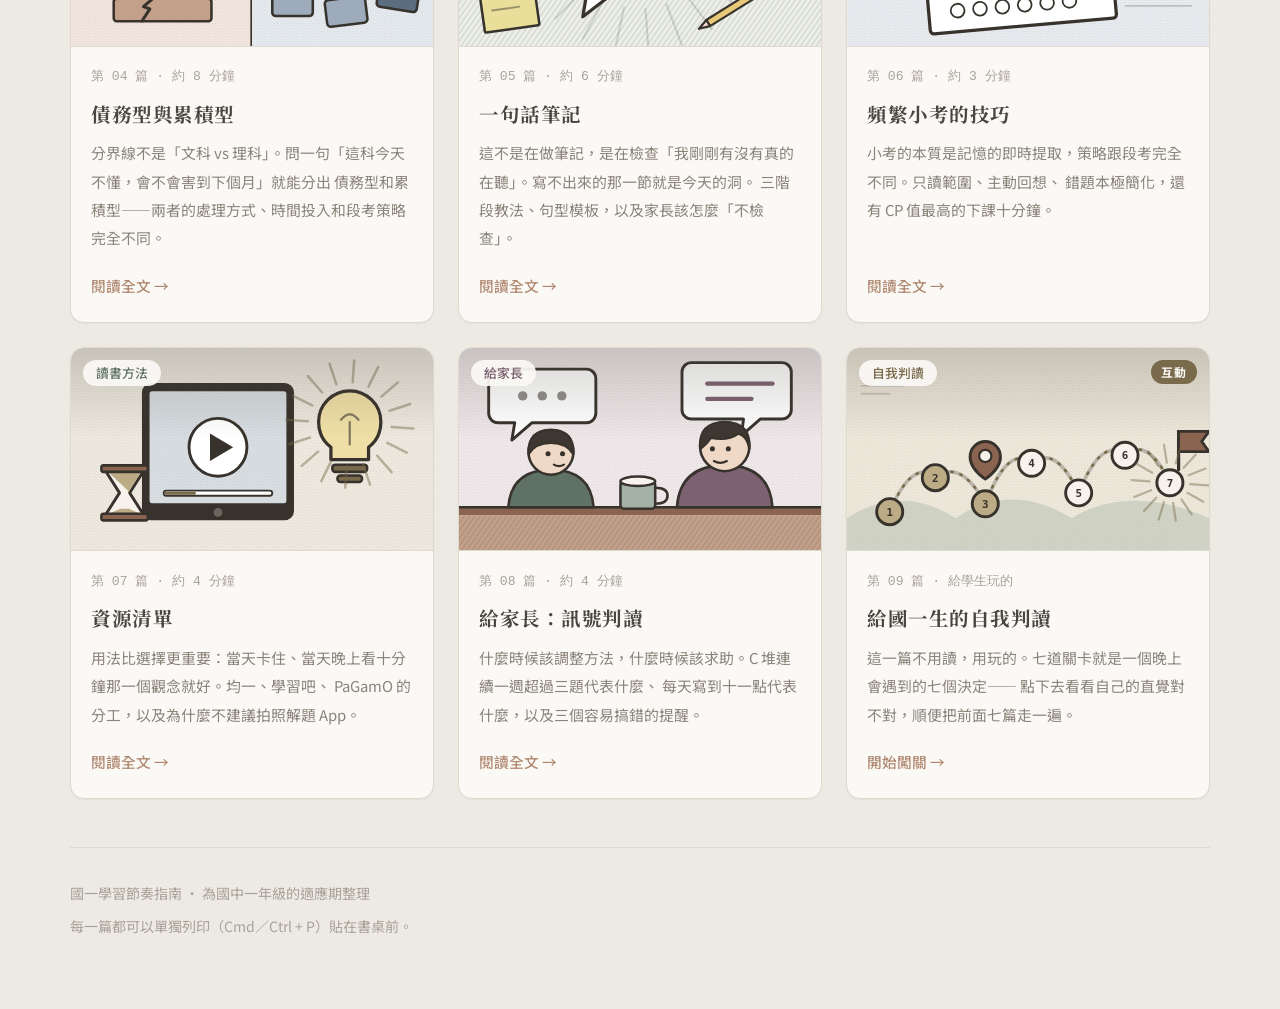
==== commit 8650a22d: "Replace the stock photos with drawn manga-style illustrations Ten original SVGs in the vocabulary of" ====
--- a/docs/index.html
+++ b/docs/index.html
@@ -37,8 +37,7 @@
     </p>
 
     <figure class="index-hero">
-      <img src="assets/hero.jpg" alt="窗邊的筆記本與筆，旁邊放著一盆綠色植物" width="960" height="540" fetchpriority="high">
-      <p class="figcredit">圖片：<a href="https://stocksnap.io/photo/book-interior-KLXLJSBKJI" target="_blank" rel="noopener">Book Interior</a> — Candace McDaniel／StockSnap · CC0 公眾領域</p>
+      <img src="assets/art/hero.svg" alt="窗邊書桌前寫功課的學生背影，漫畫風格插畫" width="1000" height="563" fetchpriority="high">
     </figure>
 
     <div class="index-stats">
@@ -64,7 +63,7 @@
         <div class="card-cover">
           <span class="tag">作息安排</span>
           <span class="key-flag">核心</span>
-          <img fetchpriority="high" src="assets/covers/01-rhythm.jpg" alt="一只白色座鐘" width="1000" height="563">
+          <img fetchpriority="high" src="assets/art/01-rhythm.svg" alt="一只響個不停的鬧鐘，四周是漫畫風的放射線" width="1000" height="563">
         </div>
         <div class="card-body">
           <div class="card-meta">第 01 篇 · 約 5 分鐘</div>
@@ -83,7 +82,7 @@
         <div class="card-cover">
           <span class="tag">作息安排</span>
           <span class="key-flag">核心</span>
-          <img src="assets/covers/02-homework.jpg" alt="一隻手握著鉛筆在紙上書寫，旁邊放著馬克杯" width="1000" height="563">
+          <img src="assets/art/02-homework.svg" alt="攤開的筆記本、剛寫下的一行字、鉛筆和馬克杯" width="1000" height="563">
         </div>
         <div class="card-body">
           <div class="card-meta">第 02 篇 · 約 6 分鐘</div>
@@ -101,7 +100,7 @@
       <a class="card cat-讀書方法" href="posts/03-stuck.html">
         <div class="card-cover">
           <span class="tag">讀書方法</span>
-          <img src="assets/covers/03-stuck.jpg" alt="一疊線圈筆記本，襯著藍天" width="1000" height="563">
+          <img src="assets/art/03-stuck.svg" alt="快要倒下來的書堆，後面是冒著冷汗的學生" width="1000" height="563">
         </div>
         <div class="card-body">
           <div class="card-meta">第 03 篇 · 約 5 分鐘</div>
@@ -120,7 +119,7 @@
         <div class="card-cover">
           <span class="tag">讀書方法</span>
           <span class="key-flag">核心</span>
-          <img src="assets/covers/04-types.jpg" alt="被綠色植物包圍的石階，一階一階往上" width="1000" height="563">
+          <img src="assets/art/04-types.svg" alt="左邊是層層堆疊的方塊，右邊是逐漸飄散變淡的方塊" width="1000" height="563">
         </div>
         <div class="card-body">
           <div class="card-meta">第 04 篇 · 約 8 分鐘</div>
@@ -139,7 +138,7 @@
         <div class="card-cover">
           <span class="tag">讀書方法</span>
           <span class="key-flag">核心</span>
-          <img src="assets/covers/05-onesentence.jpg" alt="白色桌面上散落的黃色便利貼和一支原子筆" width="1000" height="563">
+          <img src="assets/art/05-onesentence.svg" alt="漫畫對話框裡只寫著一句話，旁邊有鉛筆和便利貼" width="1000" height="563">
         </div>
         <div class="card-body">
           <div class="card-meta">第 05 篇 · 約 6 分鐘</div>
@@ -157,7 +156,7 @@
       <a class="card cat-應試技巧" href="posts/06-quiz.html">
         <div class="card-cover">
           <span class="tag">應試技巧</span>
-          <img src="assets/covers/06-quiz.jpg" alt="電腦閱卷答案卡上放著一支鉛筆" width="1000" height="563">
+          <img src="assets/art/06-quiz.svg" alt="傾斜的答案卡、鉛筆，和旁邊滴答走的碼錶" width="1000" height="563">
         </div>
         <div class="card-body">
           <div class="card-meta">第 06 篇 · 約 3 分鐘</div>
@@ -175,7 +174,7 @@
       <a class="card cat-讀書方法" href="posts/07-resources.html">
         <div class="card-cover">
           <span class="tag">讀書方法</span>
-          <img src="assets/covers/07-resources.jpg" alt="書桌上的筆電、螢幕與鍵盤" width="1000" height="563">
+          <img src="assets/art/07-resources.svg" alt="平板上的教學影片、亮起來的燈泡和一個沙漏" width="1000" height="563">
         </div>
         <div class="card-body">
           <div class="card-meta">第 07 篇 · 約 4 分鐘</div>
@@ -193,7 +192,7 @@
       <a class="card cat-給家長" href="posts/08-signals.html">
         <div class="card-cover">
           <span class="tag">給家長</span>
-          <img src="assets/covers/08-signals.jpg" alt="大人和小孩並肩看著一本書" width="1000" height="563">
+          <img src="assets/art/08-signals.svg" alt="大人和小孩隔著桌子說話，各自有一個對話框" width="1000" height="563">
         </div>
         <div class="card-body">
           <div class="card-meta">第 08 篇 · 約 4 分鐘</div>
@@ -212,7 +211,7 @@
         <div class="card-cover">
           <span class="tag">自我判讀</span>
           <span class="key-flag">互動</span>
-          <img src="assets/covers/09-quest.jpg" alt="木製迷宮闖關板，上面有編號路線和一顆走到一半的紅色彈珠" width="1000" height="563">
+          <img src="assets/art/09-quest.svg" alt="七個編號關卡串成的路線圖，終點插著旗子" width="1000" height="563">
         </div>
         <div class="card-body">
           <div class="card-meta">第 09 篇 · 給學生玩的</div>
@@ -231,7 +230,6 @@
   <footer class="site-footer">
     <p>國一學習節奏指南 · 為國中一年級的適應期整理</p>
     <p>每一篇都可以單獨列印（Cmd／Ctrl + P）貼在書桌前。</p>
-    <p>文章配圖皆為 CC0 公眾領域授權，來源標示於各篇文章內。</p>
   </footer>
 </div>
 
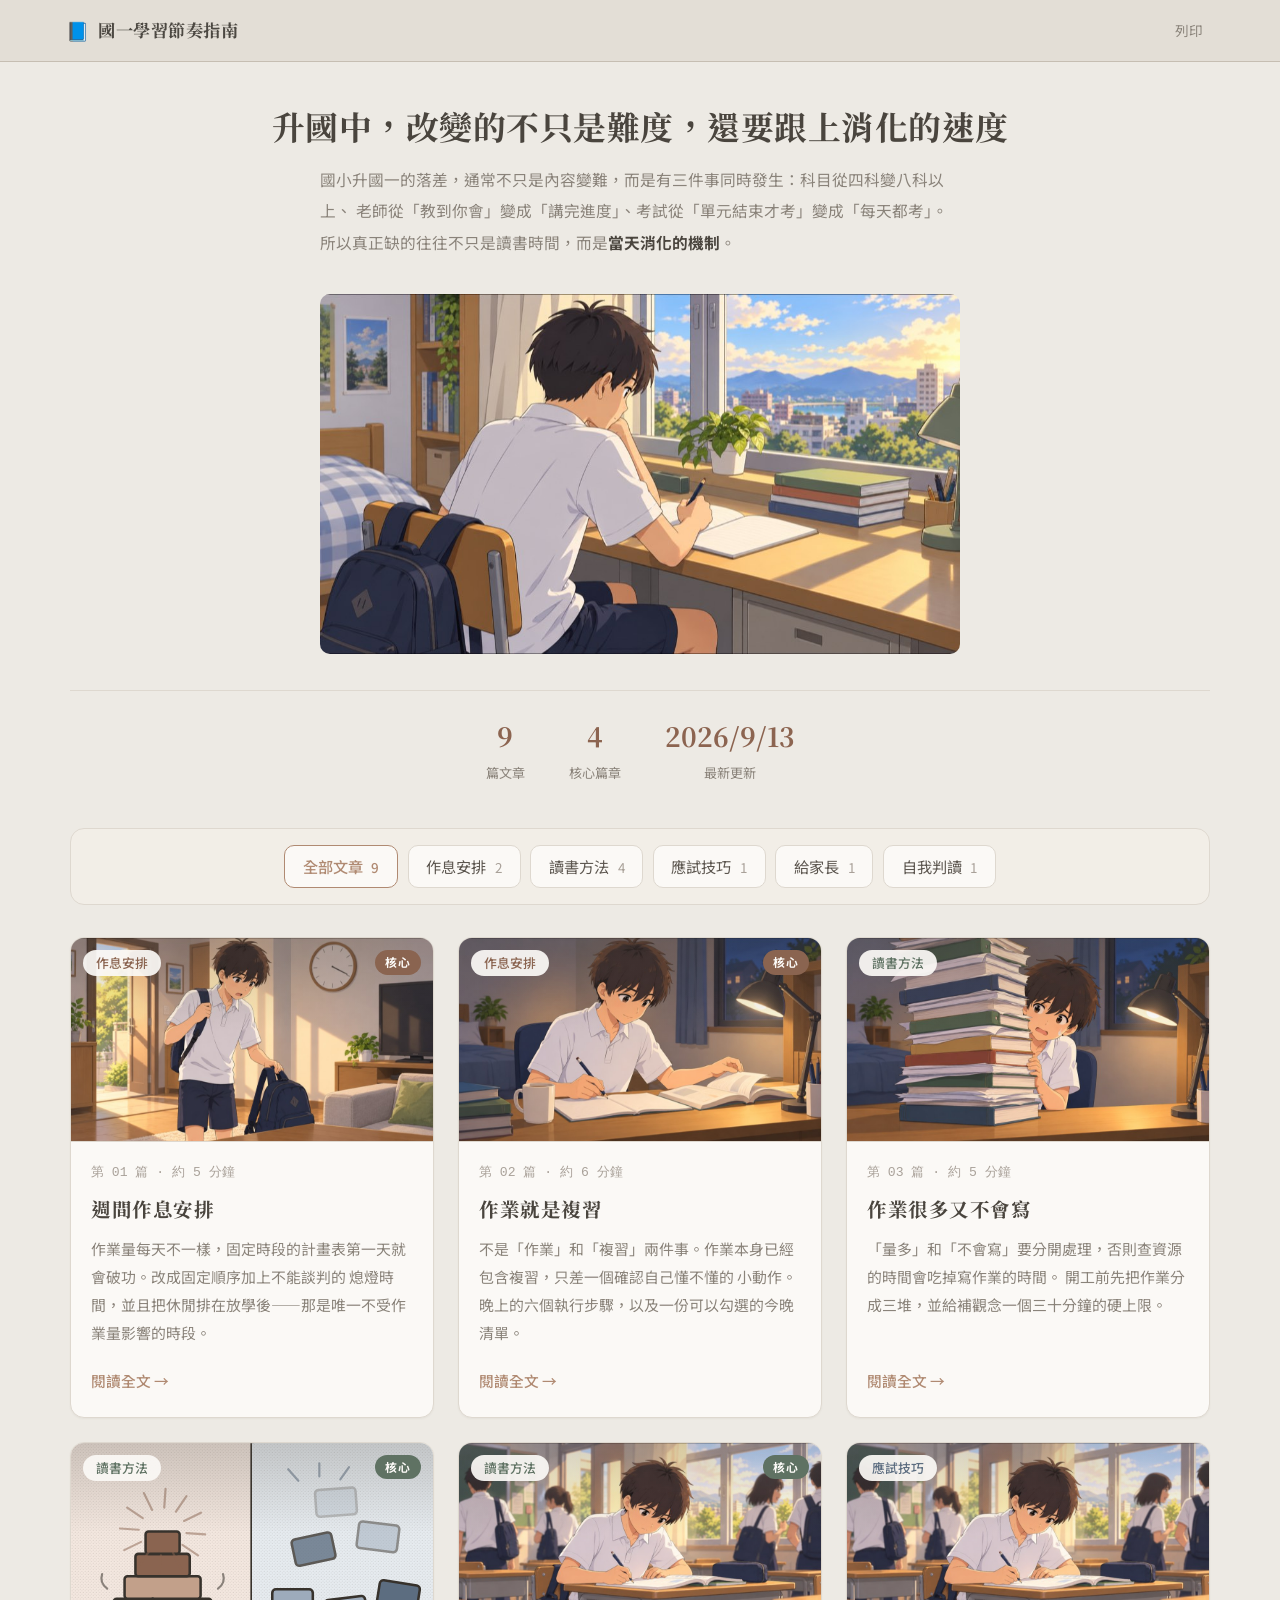
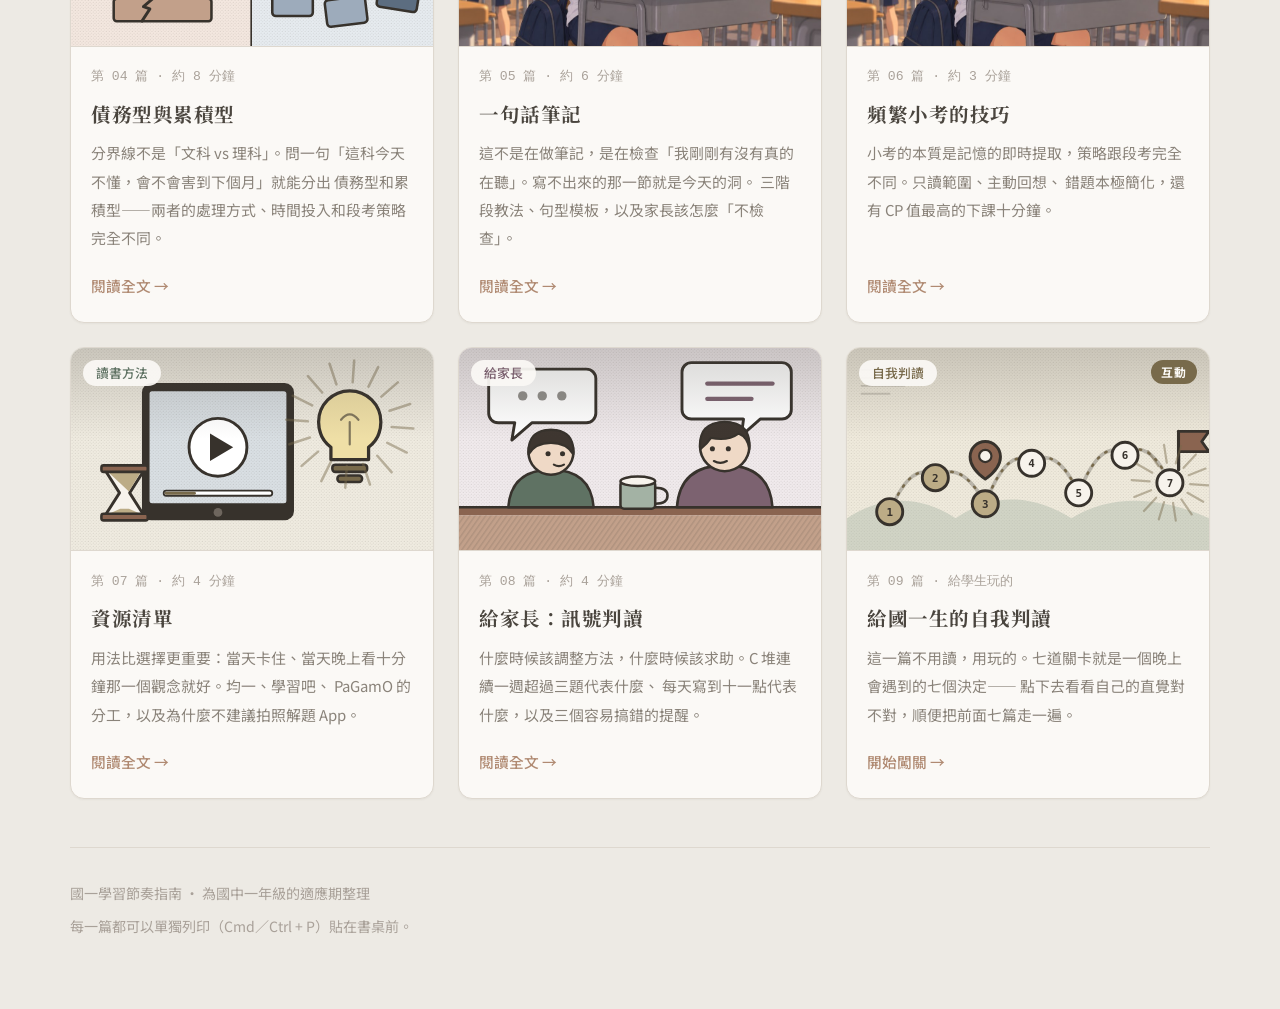
==== commit befc4099: "Swap six chapters to generated anime illustrations The guide is written for the student, so the recu" ====
--- a/docs/index.html
+++ b/docs/index.html
@@ -5,6 +5,22 @@
 <meta name="viewport" content="width=device-width, initial-scale=1">
 <title>國一學習節奏指南</title>
 <meta name="description" content="給國中一年級的作息安排、作業與複習順序、債務型與累積型科目的區辨，以及一句話筆記的用法。">
+<link rel="canonical" href="https://ginajelis.github.io/junior-high-study-guide/">
+<meta property="og:type" content="website">
+<meta property="og:site_name" content="國一學習節奏指南">
+<meta property="og:locale" content="zh_TW">
+<meta property="og:title" content="升國中，改變的不只是難度，還要跟上消化的速度">
+<meta property="og:description" content="科目從四科變八科、老師從「教到你會」變成「講完進度」、考試從「單元結束才考」變成「每天都考」。真正缺的往往不只是讀書時間，而是當天消化的機制。">
+<meta property="og:url" content="https://ginajelis.github.io/junior-high-study-guide/">
+<meta property="og:image" content="https://ginajelis.github.io/junior-high-study-guide/assets/og/share.png">
+<meta property="og:image:type" content="image/png">
+<meta property="og:image:width" content="1200">
+<meta property="og:image:height" content="630">
+<meta property="og:image:alt" content="分享卡：升國中，改變的不只是難度，還要跟上消化的速度">
+<meta name="twitter:card" content="summary_large_image">
+<meta name="twitter:title" content="升國中，改變的不只是難度，還要跟上消化的速度">
+<meta name="twitter:description" content="科目從四科變八科、老師從「教到你會」變成「講完進度」、考試從「單元結束才考」變成「每天都考」。真正缺的往往不只是讀書時間，而是當天消化的機制。">
+<meta name="twitter:image" content="https://ginajelis.github.io/junior-high-study-guide/assets/og/share.png">
 <meta name="color-scheme" content="light dark">
 <link rel="icon" href="data:image/svg+xml,<svg xmlns='http://www.w3.org/2000/svg' viewBox='0 0 100 100'><text y='.9em' font-size='90'>📘</text></svg>">
 <link rel="preconnect" href="https://fonts.googleapis.com">
@@ -37,7 +53,7 @@
     </p>
 
     <figure class="index-hero">
-      <img src="assets/art/hero.svg" alt="窗邊書桌前寫功課的學生背影，漫畫風格插畫" width="1000" height="563" fetchpriority="high">
+      <img src="assets/art/hero.jpg" alt="窗邊書桌前寫功課的國中男生，日系動畫插畫" width="1000" height="563" fetchpriority="high">
     </figure>
 
     <div class="index-stats">
@@ -63,7 +79,7 @@
         <div class="card-cover">
           <span class="tag">作息安排</span>
           <span class="key-flag">核心</span>
-          <img fetchpriority="high" src="assets/art/01-rhythm.svg" alt="一只響個不停的鬧鐘，四周是漫畫風的放射線" width="1000" height="563">
+          <img fetchpriority="high" src="assets/art/01-rhythm.jpg" alt="放學剛進門的國中男生，牆上時鐘指著五點" width="1000" height="563">
         </div>
         <div class="card-body">
           <div class="card-meta">第 01 篇 · 約 5 分鐘</div>
@@ -82,7 +98,7 @@
         <div class="card-cover">
           <span class="tag">作息安排</span>
           <span class="key-flag">核心</span>
-          <img src="assets/art/02-homework.svg" alt="攤開的筆記本、剛寫下的一行字、鉛筆和馬克杯" width="1000" height="563">
+          <img src="assets/art/02-homework.jpg" alt="晚上書桌前翻開課本、握著鉛筆的國中男生" width="1000" height="563">
         </div>
         <div class="card-body">
           <div class="card-meta">第 02 篇 · 約 6 分鐘</div>
@@ -100,7 +116,7 @@
       <a class="card cat-讀書方法" href="posts/03-stuck.html">
         <div class="card-cover">
           <span class="tag">讀書方法</span>
-          <img src="assets/art/03-stuck.svg" alt="快要倒下來的書堆，後面是冒著冷汗的學生" width="1000" height="563">
+          <img src="assets/art/03-stuck.jpg" alt="被高高的書堆擋住、一臉苦惱的國中男生" width="1000" height="563">
         </div>
         <div class="card-body">
           <div class="card-meta">第 03 篇 · 約 5 分鐘</div>
@@ -138,7 +154,7 @@
         <div class="card-cover">
           <span class="tag">讀書方法</span>
           <span class="key-flag">核心</span>
-          <img src="assets/art/05-onesentence.svg" alt="漫畫對話框裡只寫著一句話，旁邊有鉛筆和便利貼" width="1000" height="563">
+          <img src="assets/art/05-onesentence.jpg" alt="下課後留在座位上，在課本邊緣寫下一句話" width="1000" height="563">
         </div>
         <div class="card-body">
           <div class="card-meta">第 05 篇 · 約 6 分鐘</div>
@@ -156,7 +172,7 @@
       <a class="card cat-應試技巧" href="posts/06-quiz.html">
         <div class="card-cover">
           <span class="tag">應試技巧</span>
-          <img src="assets/art/06-quiz.svg" alt="傾斜的答案卡、鉛筆，和旁邊滴答走的碼錶" width="1000" height="563">
+          <img src="assets/art/06-quiz.jpg" alt="課堂小考中，握著鉛筆專注作答的國中男生" width="1000" height="563">
         </div>
         <div class="card-body">
           <div class="card-meta">第 06 篇 · 約 3 分鐘</div>
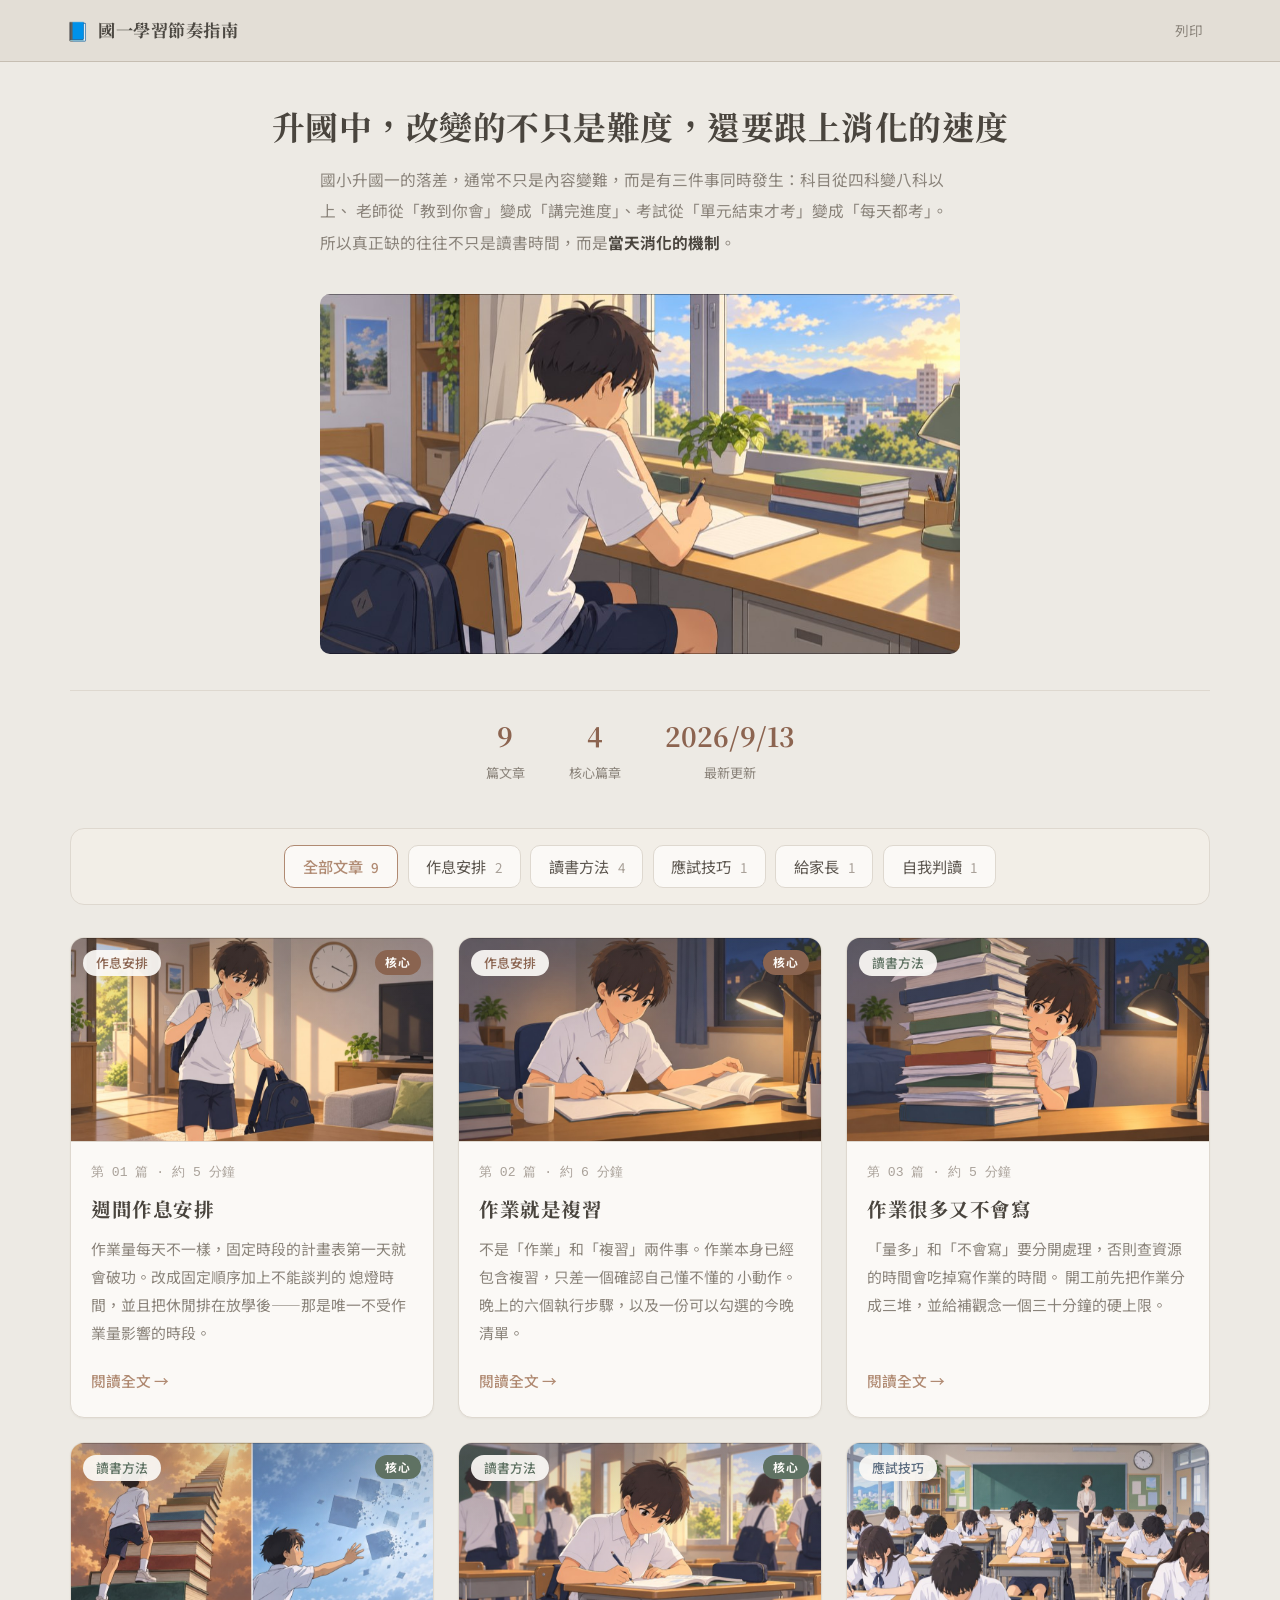
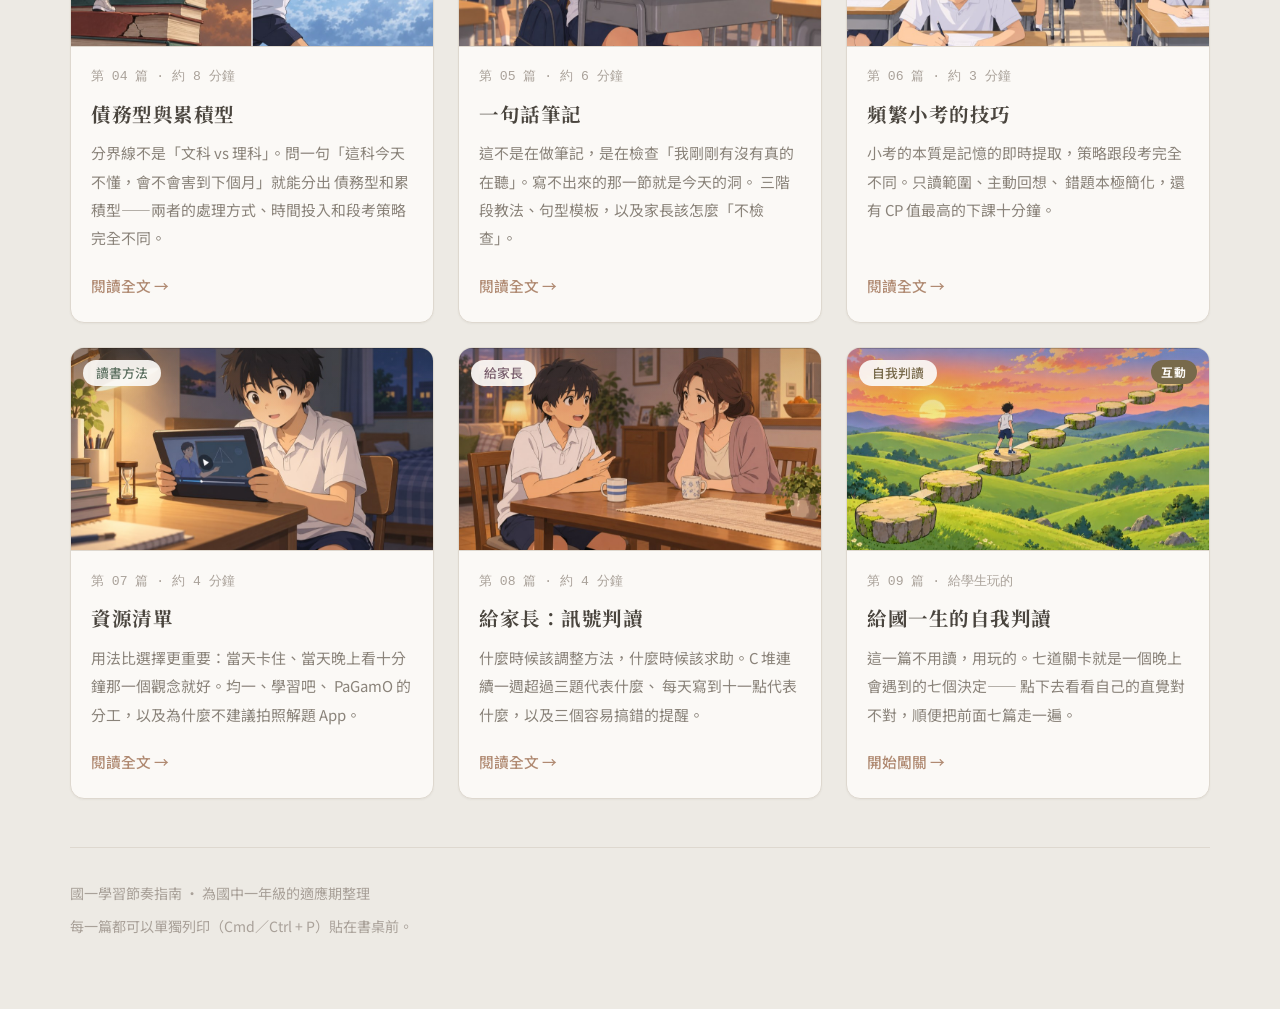
==== commit 0ed4ce5b: "Finish the illustration set in anime style Regenerates 06 as a whole-classroom test scene — it had b" ====
--- a/docs/index.html
+++ b/docs/index.html
@@ -135,7 +135,7 @@
         <div class="card-cover">
           <span class="tag">讀書方法</span>
           <span class="key-flag">核心</span>
-          <img src="assets/art/04-types.svg" alt="左邊是層層堆疊的方塊，右邊是逐漸飄散變淡的方塊" width="1000" height="563">
+          <img src="assets/art/04-types.jpg" alt="左右對照插畫：左邊男孩爬上由課本堆成的階梯，右邊方塊逐漸飄散消失" width="1000" height="563">
         </div>
         <div class="card-body">
           <div class="card-meta">第 04 篇 · 約 8 分鐘</div>
@@ -190,7 +190,7 @@
       <a class="card cat-讀書方法" href="posts/07-resources.html">
         <div class="card-cover">
           <span class="tag">讀書方法</span>
-          <img src="assets/art/07-resources.svg" alt="平板上的教學影片、亮起來的燈泡和一個沙漏" width="1000" height="563">
+          <img src="assets/art/07-resources.jpg" alt="男孩拿著平板看教學影片，桌上放著一個沙漏" width="1000" height="563">
         </div>
         <div class="card-body">
           <div class="card-meta">第 07 篇 · 約 4 分鐘</div>
@@ -208,7 +208,7 @@
       <a class="card cat-給家長" href="posts/08-signals.html">
         <div class="card-cover">
           <span class="tag">給家長</span>
-          <img src="assets/art/08-signals.svg" alt="大人和小孩隔著桌子說話，各自有一個對話框" width="1000" height="563">
+          <img src="assets/art/08-signals.jpg" alt="男孩和媽媽在餐桌旁聊天，媽媽專心聽著" width="1000" height="563">
         </div>
         <div class="card-body">
           <div class="card-meta">第 08 篇 · 約 4 分鐘</div>
@@ -227,7 +227,7 @@
         <div class="card-cover">
           <span class="tag">自我判讀</span>
           <span class="key-flag">互動</span>
-          <img src="assets/art/09-quest.svg" alt="七個編號關卡串成的路線圖，終點插著旗子" width="1000" height="563">
+          <img src="assets/art/09-quest.jpg" alt="七個石台串成的闖關路線圖，終點插著旗子，男孩站在第三關" width="1000" height="563">
         </div>
         <div class="card-body">
           <div class="card-meta">第 09 篇 · 給學生玩的</div>
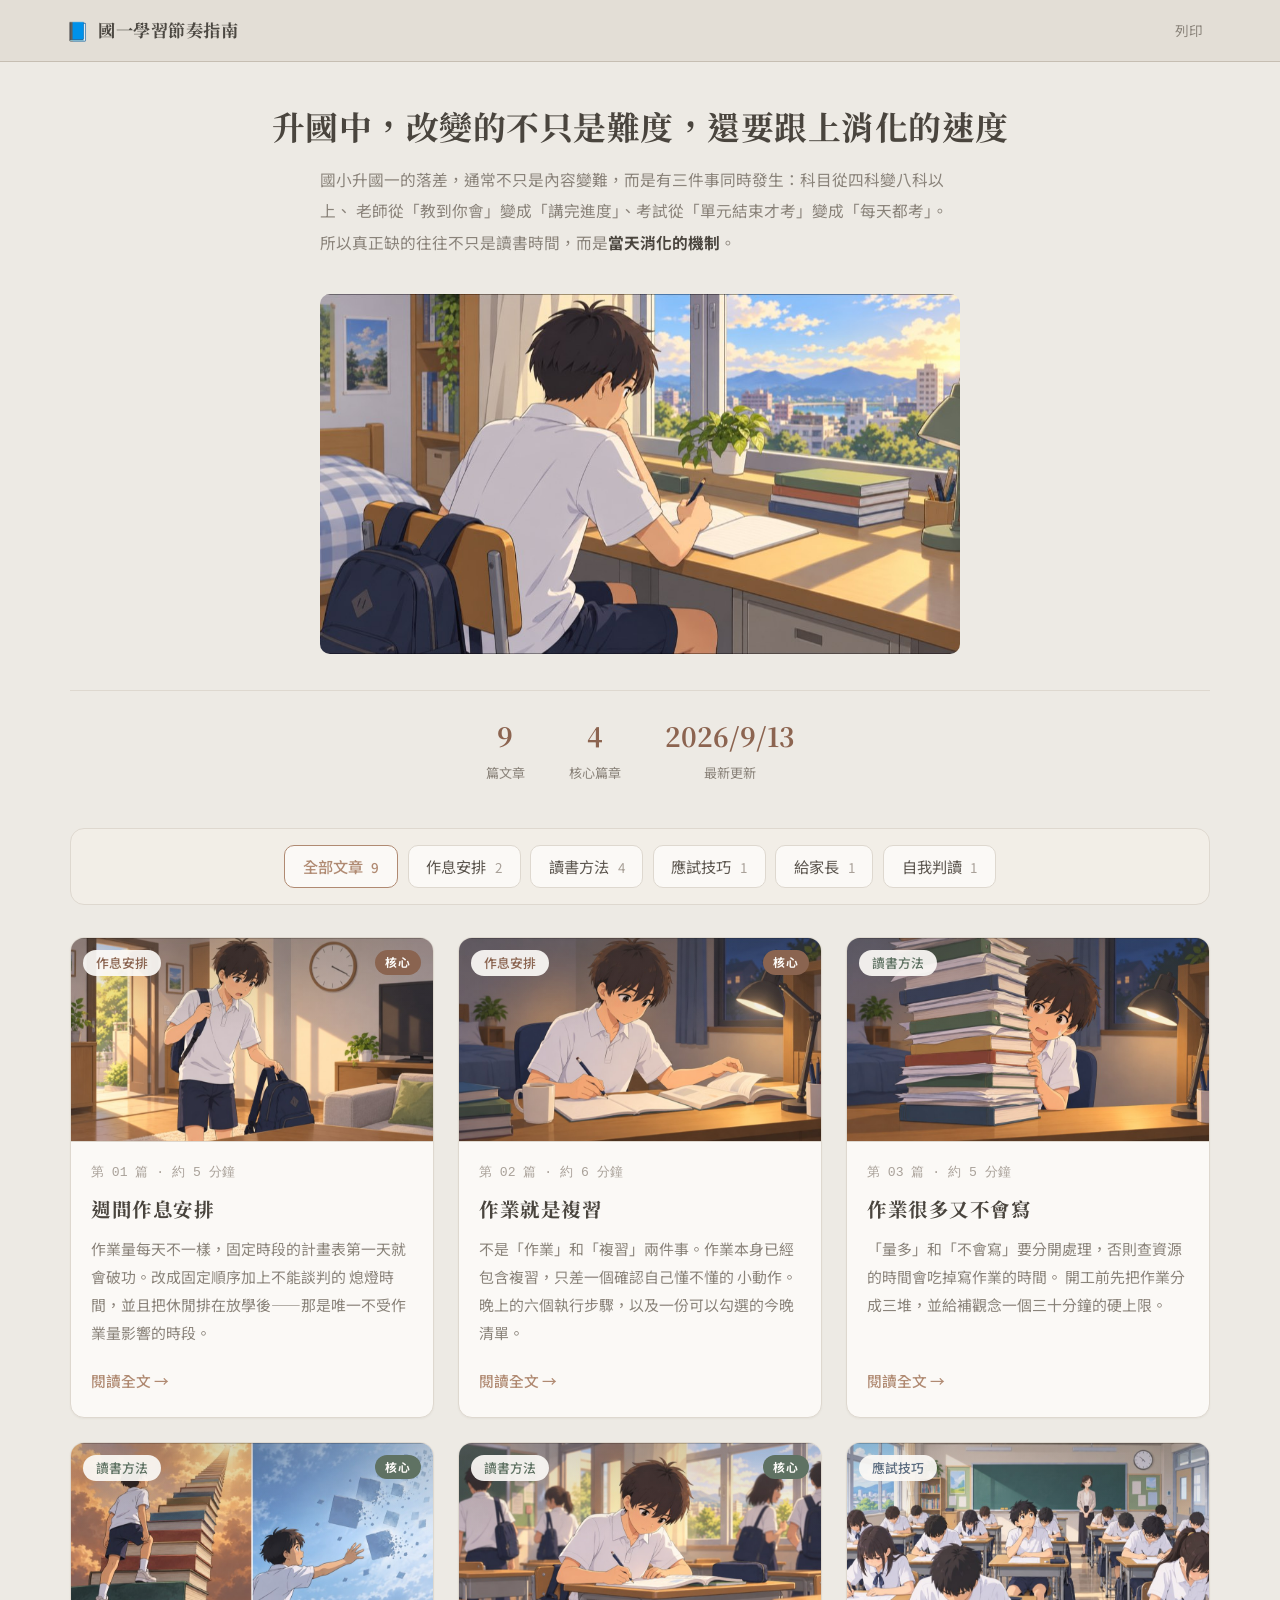
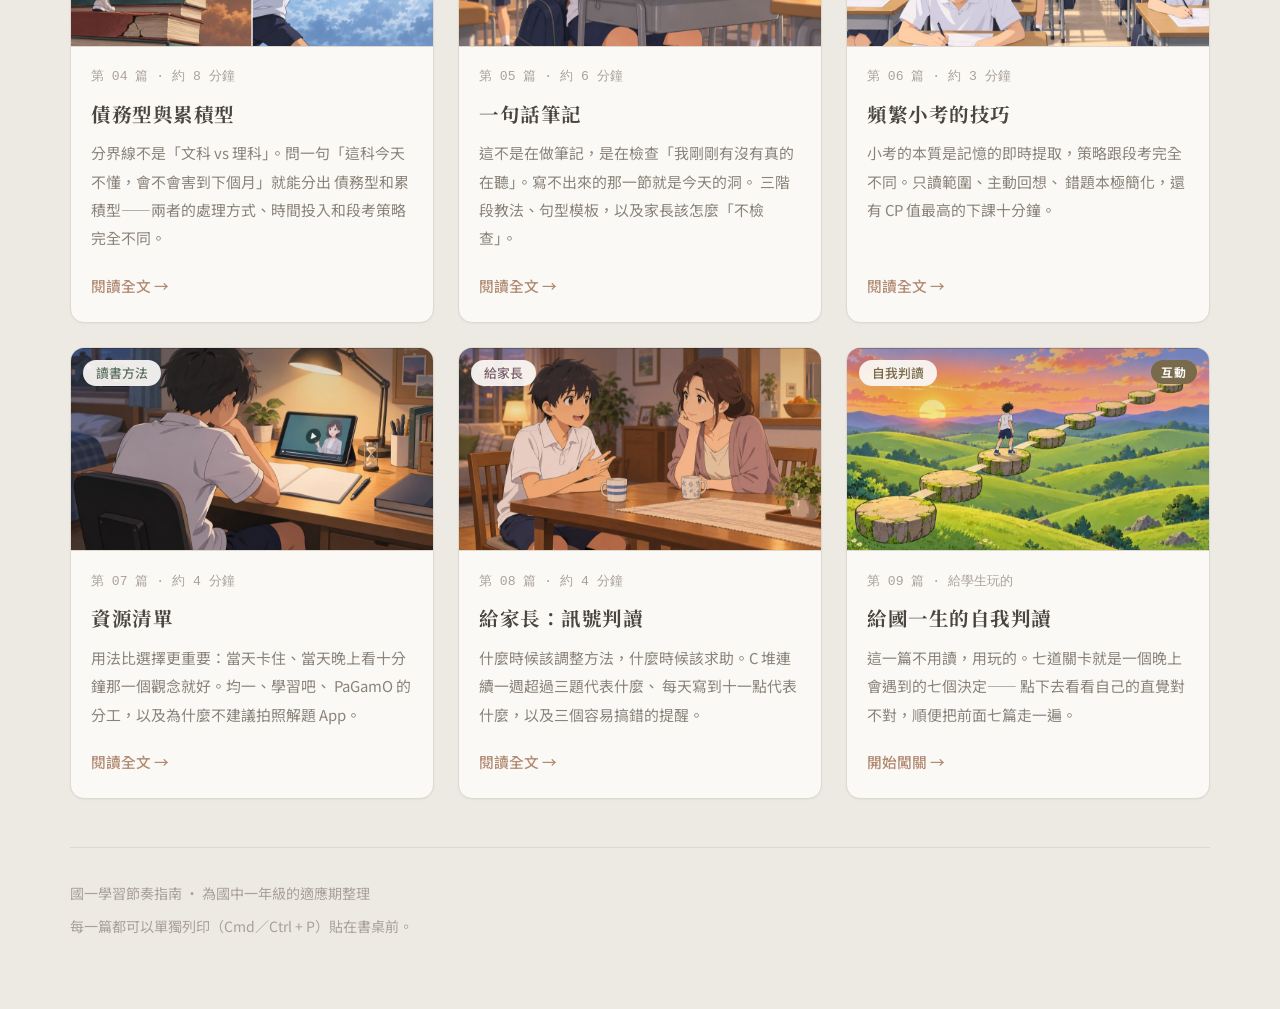
==== commit aa80d462: "Redraw 07 so the tablet screen faces the boy The previous version had the tablet turned toward the c" ====
--- a/docs/index.html
+++ b/docs/index.html
@@ -190,7 +190,7 @@
       <a class="card cat-讀書方法" href="posts/07-resources.html">
         <div class="card-cover">
           <span class="tag">讀書方法</span>
-          <img src="assets/art/07-resources.jpg" alt="男孩拿著平板看教學影片，桌上放著一個沙漏" width="1000" height="563">
+          <img src="assets/art/07-resources.jpg" alt="從男孩肩後看過去，平板立在桌上朝著他播放教學影片，旁邊有一個沙漏" width="1000" height="563">
         </div>
         <div class="card-body">
           <div class="card-meta">第 07 篇 · 約 4 分鐘</div>
